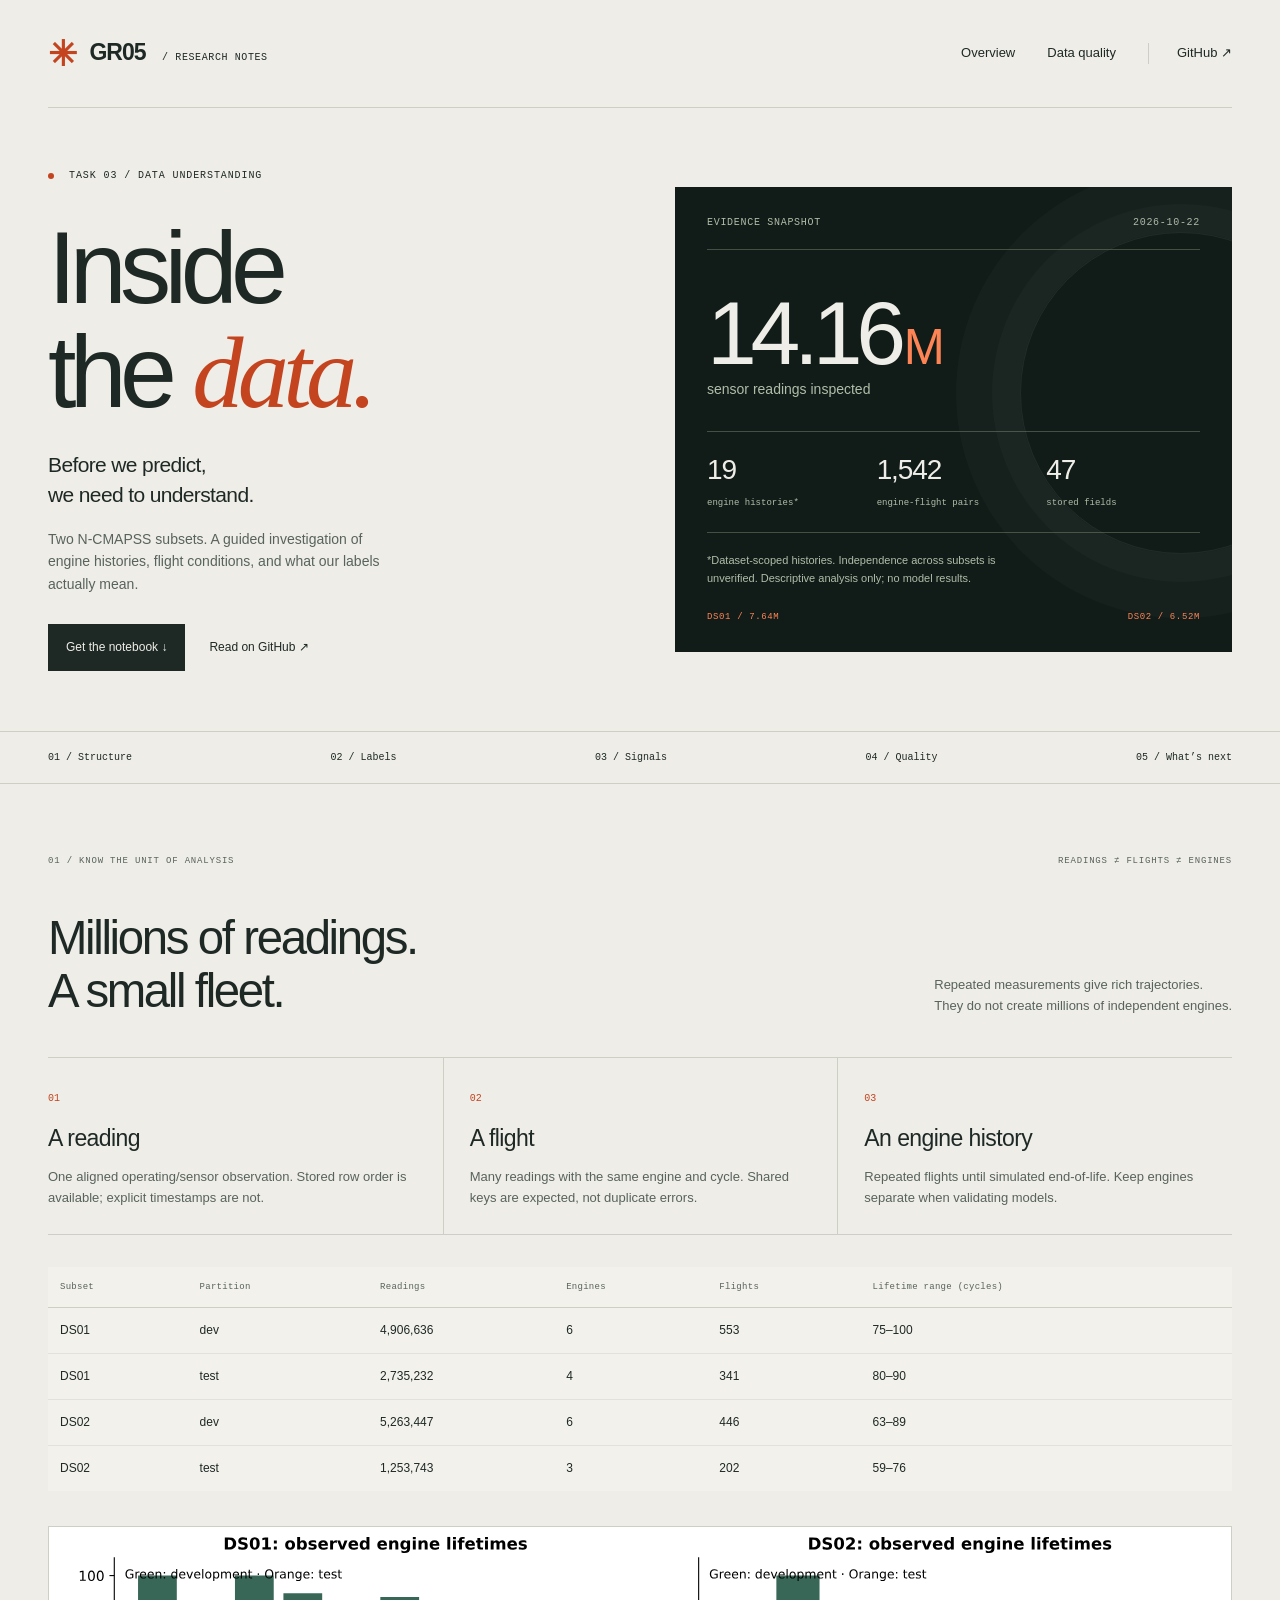
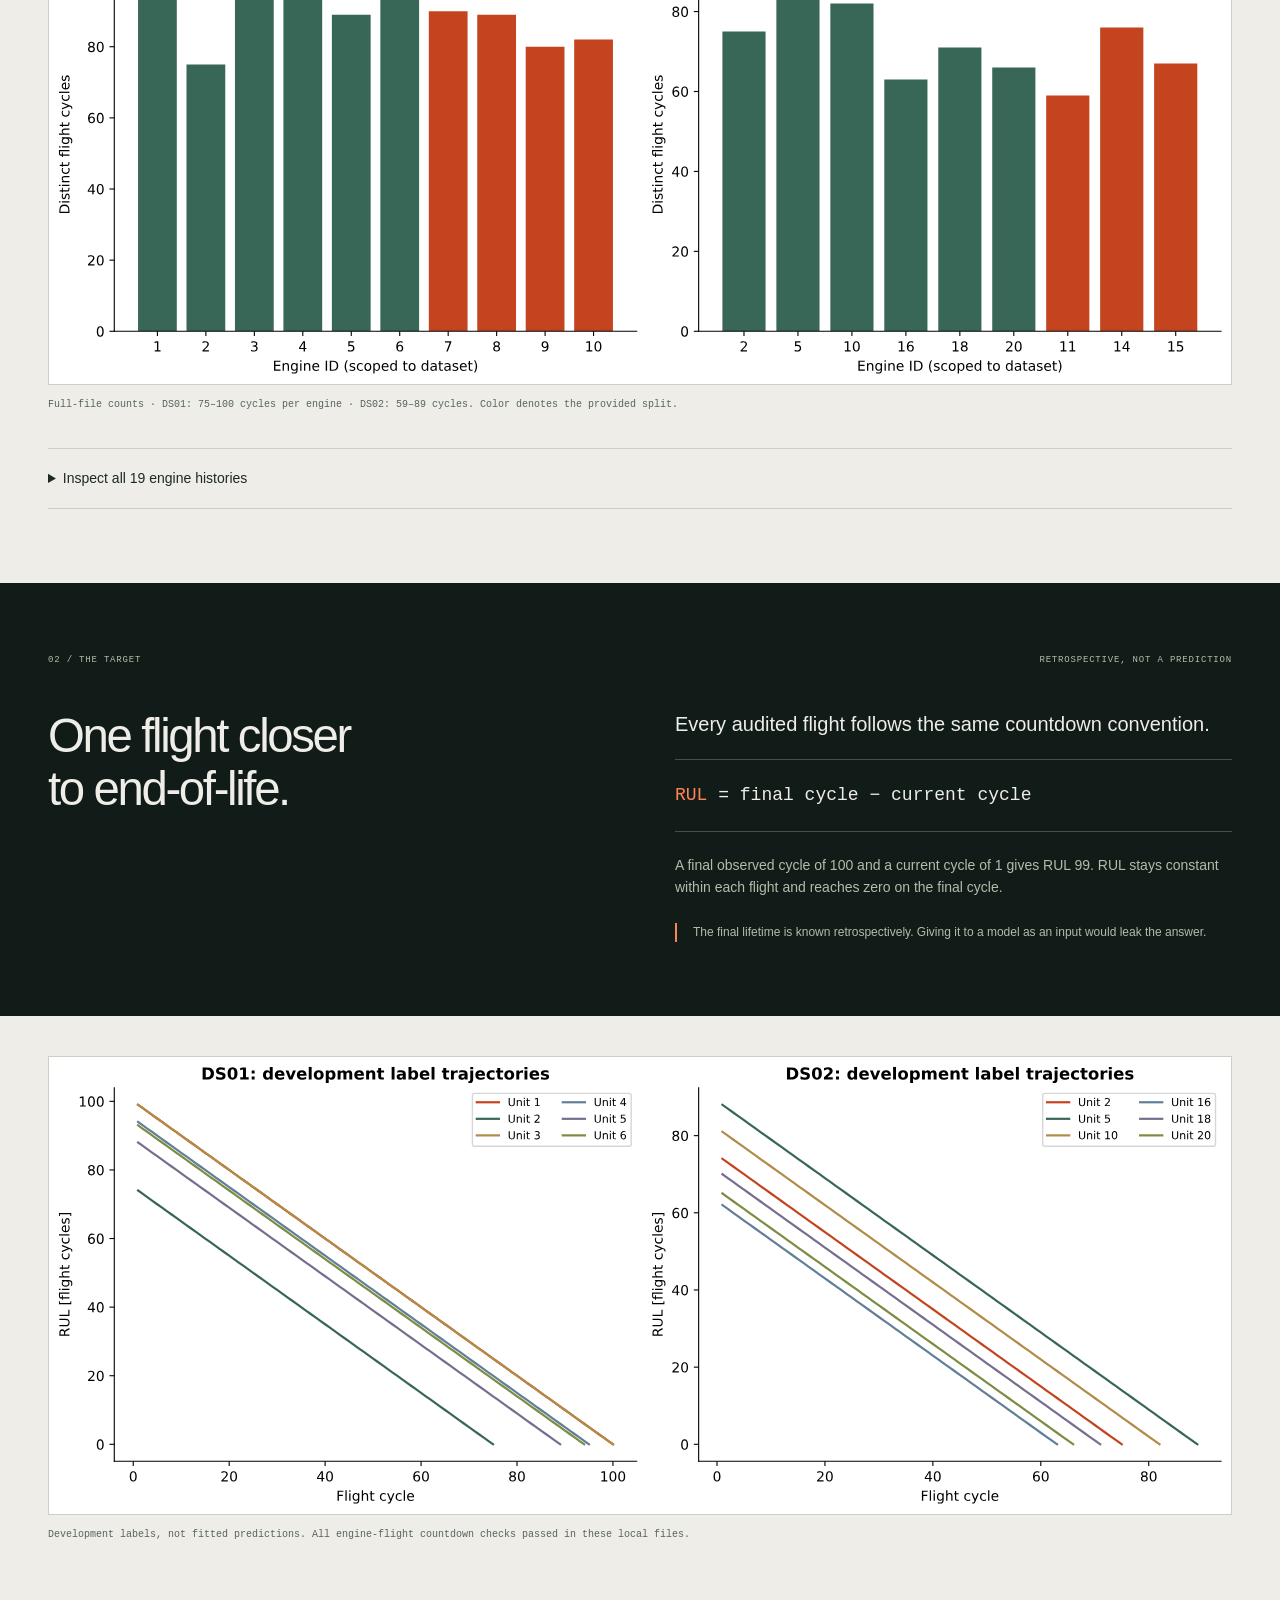
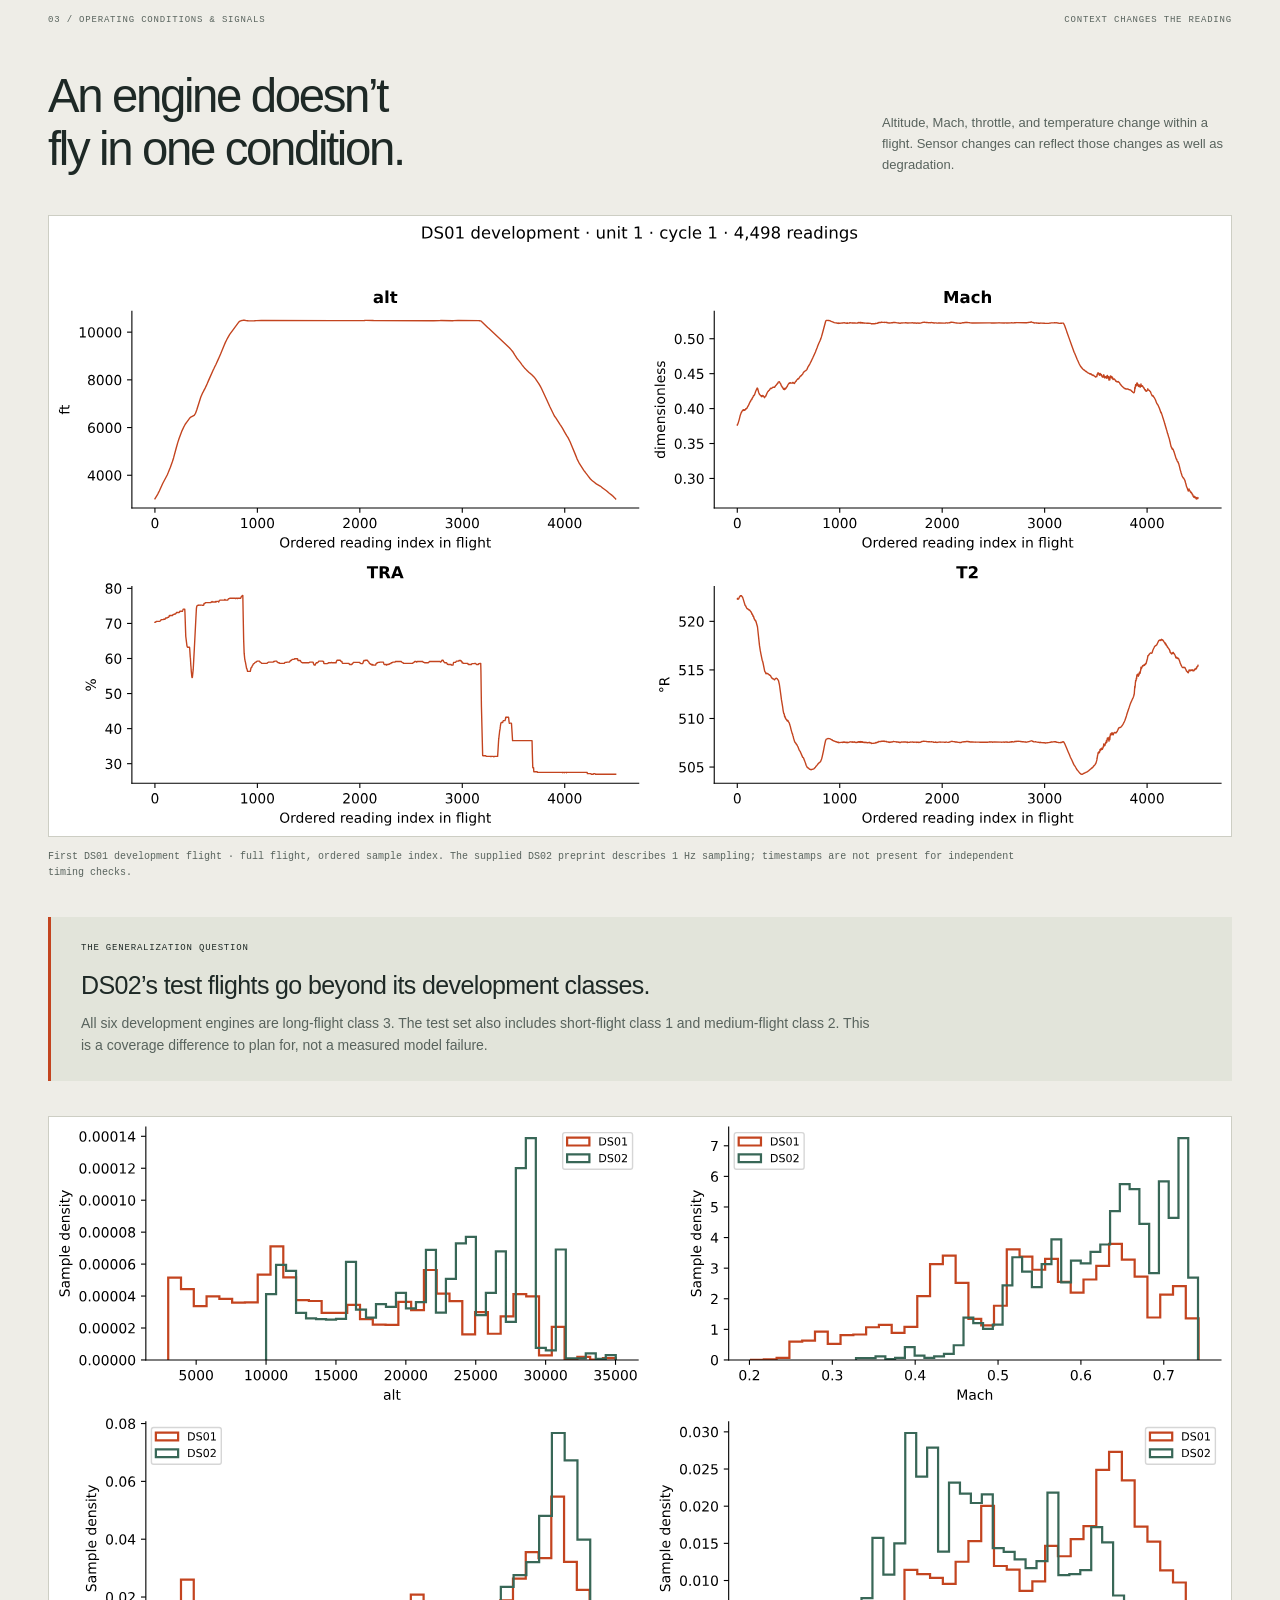
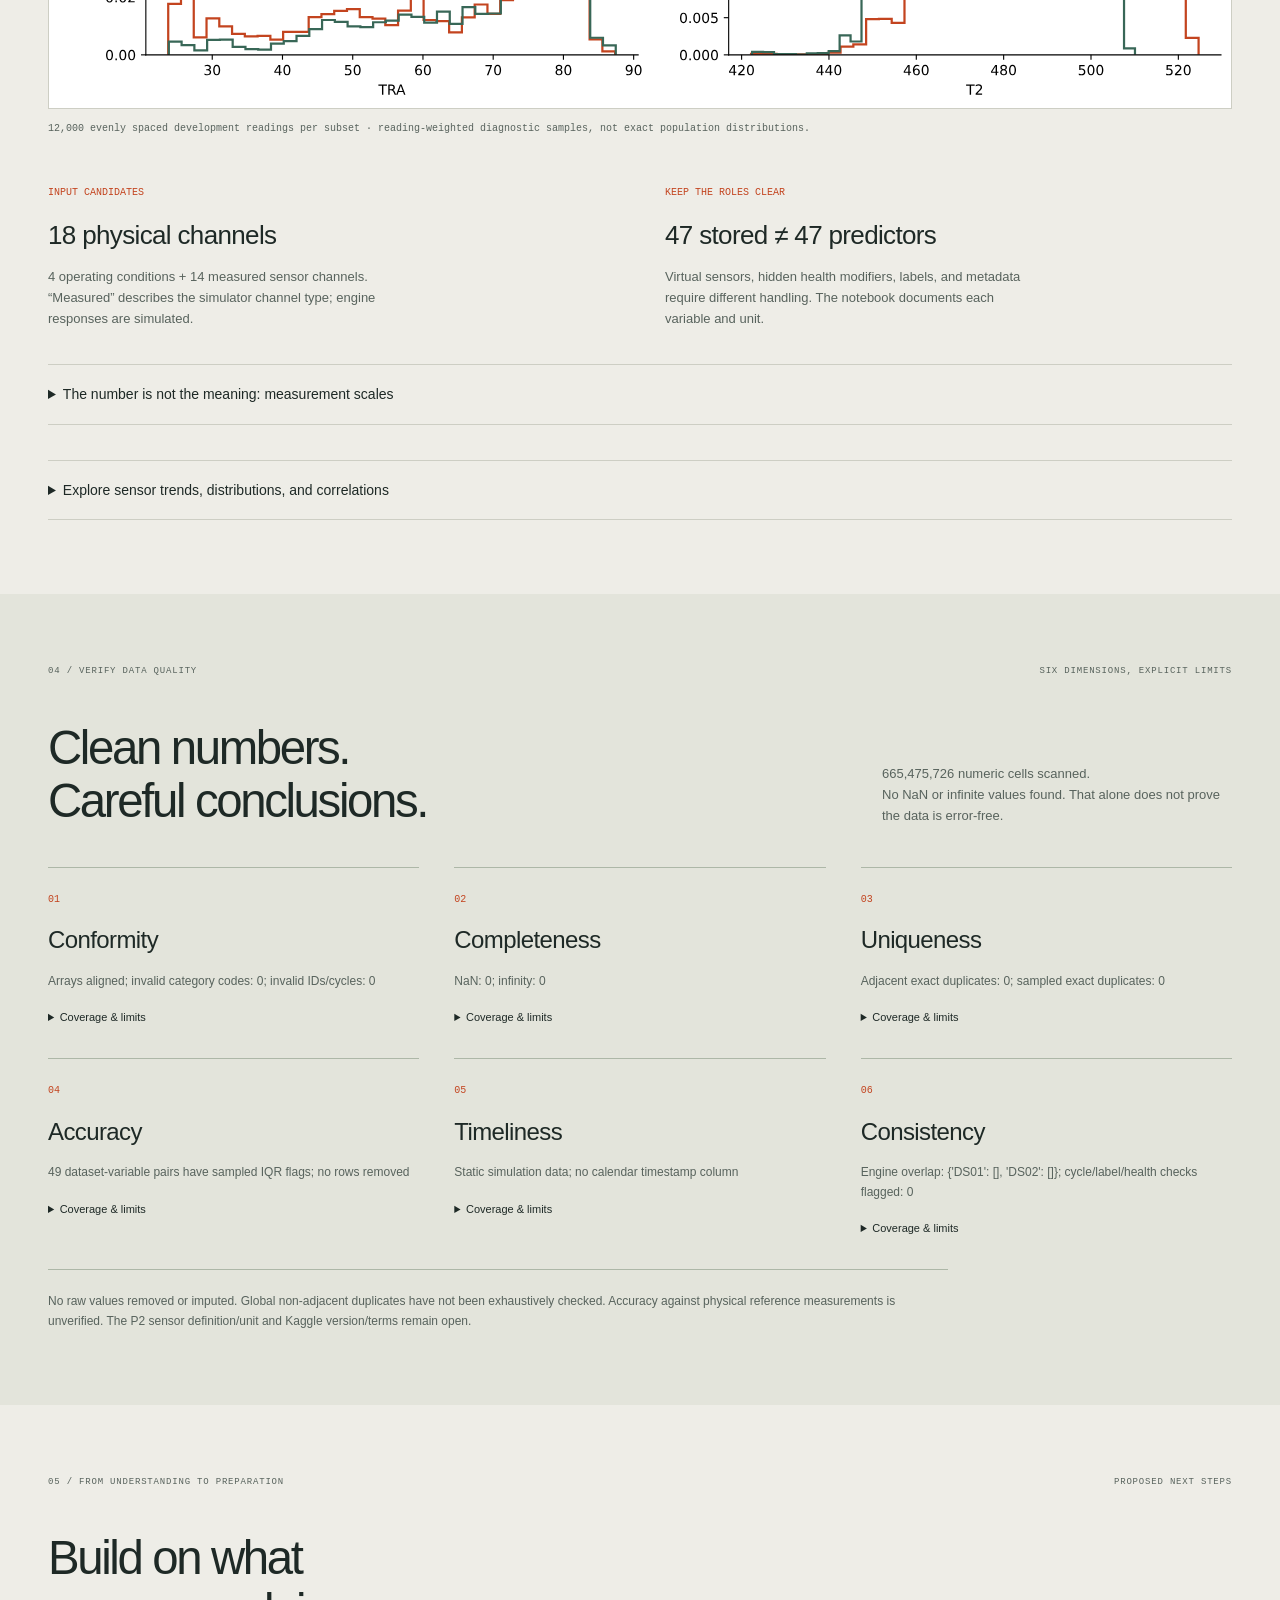
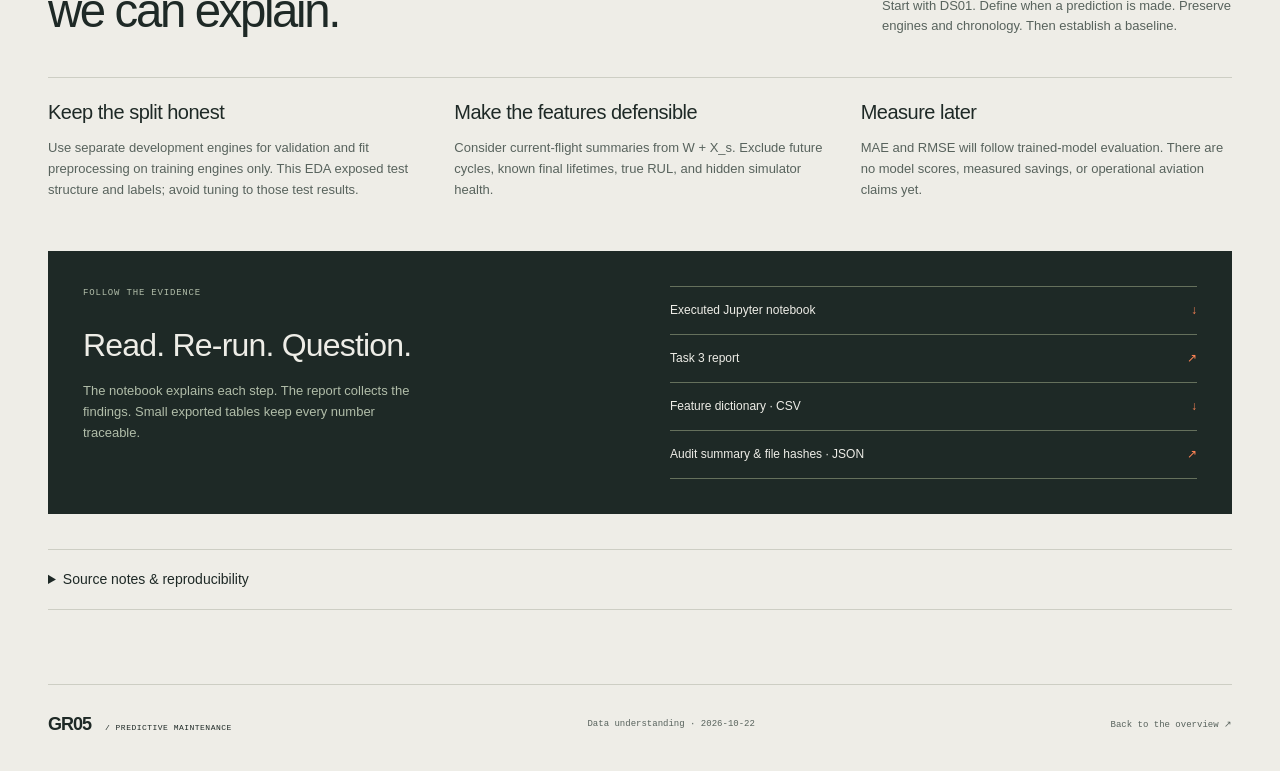
==== findings.html @ dd5f5af1 "Add Task 3 findings report and dedicated research page Generate the report and findings page from no" ====
<!doctype html>
<html lang="en">
<head>
<meta charset="utf-8"><meta name="viewport" content="width=device-width, initial-scale=1">
<meta name="description" content="GR05 Task 3: verified data understanding findings from local NASA N-CMAPSS DS01 and DS02 engine histories.">
<meta name="theme-color" content="#eeede7"><title>Inside the data — GR05</title>
<link rel="icon" href="assets/favicon.svg" type="image/svg+xml"><link rel="stylesheet" href="assets/site.css"><link rel="stylesheet" href="assets/findings.css">
<script src="assets/findings.js" defer></script>
</head>
<body>
<a class="skip-link" href="#main">Skip to content</a>
<header class="site-header wrap"><a class="wordmark" href="index.html"><span class="brand-icon" aria-hidden="true">✳</span> GR05<span class="wordmark-detail"> / RESEARCH NOTES</span></a><nav aria-label="Main navigation"><a href="index.html">Overview</a><a href="#quality">Data quality</a><a class="repo-link" href="https://github.com/Cukowski/GR05-Predictive-Maintenance">GitHub ↗</a></nav></header>
<main id="main">
<section class="findings-hero wrap" aria-labelledby="page-title"><div><p class="eyebrow"><span class="status-dot orange" aria-hidden="true"></span> TASK 03 / DATA UNDERSTANDING</p><h1 id="page-title">Inside<br>the <em>data.</em></h1><p class="hero-description">Before we predict,<br>we need to understand.</p><p class="hero-context">Two N-CMAPSS subsets. A guided investigation of engine histories, flight conditions, and what our labels actually mean.</p><div class="hero-actions"><a class="button primary" href="notebooks/01-data-understanding.ipynb" download>Get the notebook ↓</a><a class="text-link" href="https://github.com/Cukowski/GR05-Predictive-Maintenance/blob/main/notebooks/01-data-understanding.ipynb">Read on GitHub ↗</a></div></div>
<aside class="evidence-panel" aria-label="Analysis scope"><div class="evidence-label">EVIDENCE SNAPSHOT <span>2026-10-22</span></div><span class="big-count">14.16<small>M</small></span><p>sensor readings inspected</p><div class="evidence-facts"><div><strong>19</strong><span>engine histories*</span></div><div><strong>1,542</strong><span>engine-flight pairs</span></div><div><strong>47</strong><span>stored fields</span></div></div><p class="evidence-footnote">*Dataset-scoped histories. Independence across subsets is unverified. Descriptive analysis only; no model results.</p><span class="evidence-line">DS01 / 7.64M <span>DS02 / 6.52M</span></span></aside></section>
<nav class="chapter-nav" aria-label="Findings sections"><div class="wrap"><a href="#structure">01 / Structure</a><a href="#labels">02 / Labels</a><a href="#signals">03 / Signals</a><a href="#quality">04 / Quality</a><a href="#next">05 / What’s next</a></div></nav>
<section id="structure" class="section wrap"><div class="section-label"><span>01 / KNOW THE UNIT OF ANALYSIS</span><span>READINGS ≠ FLIGHTS ≠ ENGINES</span></div><div class="section-heading"><h2>Millions of readings.<br>A small fleet.</h2><p>Repeated measurements give rich trajectories.<br>They do not create millions of independent engines.</p></div><div class="concept-flow"><article><span>01</span><h3>A reading</h3><p>One aligned operating/sensor observation. Stored row order is available; explicit timestamps are not.</p></article><article><span>02</span><h3>A flight</h3><p>Many readings with the same engine and cycle. Shared keys are expected, not duplicate errors.</p></article><article><span>03</span><h3>An engine history</h3><p>Repeated flights until simulated end-of-life. Keep engines separate when validating models.</p></article></div>
<div class="table-scroll"><table><thead><tr><th scope="col">Subset</th><th scope="col">Partition</th><th scope="col">Readings</th><th scope="col">Engines</th><th scope="col">Flights</th><th scope="col">Lifetime range (cycles)</th></tr></thead><tbody><tr><td>DS01</td><td>dev</td><td>4,906,636</td><td>6</td><td>553</td><td>75–100</td></tr><tr><td>DS01</td><td>test</td><td>2,735,232</td><td>4</td><td>341</td><td>80–90</td></tr><tr><td>DS02</td><td>dev</td><td>5,263,447</td><td>6</td><td>446</td><td>63–89</td></tr><tr><td>DS02</td><td>test</td><td>1,253,743</td><td>3</td><td>202</td><td>59–76</td></tr></tbody></table></div>
<figure class="research-figure"><img src="reports/figures/engine_lifetimes.svg" alt="Bar charts of complete observed lifetimes for DS01 and DS02 engines, distinguished by development and test partition." width="1200" height="470" loading="lazy"><figcaption>Full-file counts · DS01: 75–100 cycles per engine · DS02: 59–89 cycles. Color denotes the provided split.</figcaption></figure>
<details class="data-details"><summary>Inspect all 19 engine histories</summary><div class="subset-filters" hidden><span>SHOW SUBSET</span><button type="button" data-subset="all" aria-pressed="true">Both</button><button type="button" data-subset="DS01" aria-pressed="false">DS01</button><button type="button" data-subset="DS02" aria-pressed="false">DS02</button></div><div id="engine-table"><div class="table-scroll"><table><thead><tr><th scope="col">Subset</th><th scope="col">Split</th><th scope="col">Unit</th><th scope="col">Flight class</th><th scope="col">Readings</th><th scope="col">Flights</th><th scope="col">RUL range</th></tr></thead><tbody><tr><td>DS01</td><td>dev</td><td>1</td><td>1</td><td>433,325</td><td>100</td><td>0–99</td></tr><tr><td>DS01</td><td>dev</td><td>2</td><td>3</td><td>1,049,088</td><td>75</td><td>0–74</td></tr><tr><td>DS01</td><td>dev</td><td>3</td><td>2</td><td>893,054</td><td>100</td><td>0–99</td></tr><tr><td>DS01</td><td>dev</td><td>4</td><td>1</td><td>414,172</td><td>95</td><td>0–94</td></tr><tr><td>DS01</td><td>dev</td><td>5</td><td>3</td><td>1,280,147</td><td>89</td><td>0–88</td></tr><tr><td>DS01</td><td>dev</td><td>6</td><td>2</td><td>836,850</td><td>94</td><td>0–93</td></tr><tr><td>DS01</td><td>test</td><td>7</td><td>1</td><td>392,585</td><td>90</td><td>0–89</td></tr><tr><td>DS01</td><td>test</td><td>8</td><td>2</td><td>800,294</td><td>89</td><td>0–88</td></tr><tr><td>DS01</td><td>test</td><td>9</td><td>1</td><td>351,683</td><td>80</td><td>0–79</td></tr><tr><td>DS01</td><td>test</td><td>10</td><td>3</td><td>1,190,670</td><td>82</td><td>0–81</td></tr><tr><td>DS02</td><td>dev</td><td>2</td><td>3</td><td>853,142</td><td>75</td><td>0–74</td></tr><tr><td>DS02</td><td>dev</td><td>5</td><td>3</td><td>1,033,420</td><td>89</td><td>0–88</td></tr><tr><td>DS02</td><td>dev</td><td>10</td><td>3</td><td>952,711</td><td>82</td><td>0–81</td></tr><tr><td>DS02</td><td>dev</td><td>16</td><td>3</td><td>765,295</td><td>63</td><td>0–62</td></tr><tr><td>DS02</td><td>dev</td><td>18</td><td>3</td><td>890,719</td><td>71</td><td>0–70</td></tr><tr><td>DS02</td><td>dev</td><td>20</td><td>3</td><td>768,160</td><td>66</td><td>0–65</td></tr><tr><td>DS02</td><td>test</td><td>11</td><td>3</td><td>663,495</td><td>59</td><td>0–58</td></tr><tr><td>DS02</td><td>test</td><td>14</td><td>1</td><td>156,778</td><td>76</td><td>0–75</td></tr><tr><td>DS02</td><td>test</td><td>15</td><td>2</td><td>433,470</td><td>67</td><td>0–66</td></tr></tbody></table></div></div><p class="table-note">Shared unit numbers across subsets do not establish identity or independence. Filter controls affect this table only.</p></details>
</section>
<section id="labels" class="dark-section"><div class="section wrap"><div class="section-label"><span>02 / THE TARGET</span><span>RETROSPECTIVE, NOT A PREDICTION</span></div><div class="project-grid"><h2>One flight closer<br>to end-of-life.</h2><div><p class="lead">Every audited flight follows the same countdown convention.</p><div class="formula"><span>RUL</span> = <span>final cycle</span> − <span>current cycle</span></div><p class="dark-copy">A final observed cycle of 100 and a current cycle of 1 gives RUL 99. RUL stays constant within each flight and reaches zero on the final cycle.</p><p class="dark-note">The final lifetime is known retrospectively. Giving it to a model as an input would leak the answer.</p></div></div></div></section>
<section class="wrap chart-section"><figure class="research-figure"><img src="reports/figures/rul_trajectories.svg" alt="Development-engine RUL label trajectories decline by one per flight cycle and terminate at zero." width="1200" height="470" loading="lazy"><figcaption>Development labels, not fitted predictions. All engine-flight countdown checks passed in these local files.</figcaption></figure></section>
<section id="signals" class="section wrap"><div class="section-label"><span>03 / OPERATING CONDITIONS & SIGNALS</span><span>CONTEXT CHANGES THE READING</span></div><div class="section-heading"><h2>An engine doesn’t<br>fly in one condition.</h2><p>Altitude, Mach, throttle, and temperature change within a flight. Sensor changes can reflect those changes as well as degradation.</p></div><figure class="research-figure"><img src="reports/figures/single_flight.svg" alt="Four measured operating-condition profiles across the first DS01 development flight: altitude, Mach, throttle, and inlet temperature." width="1200" height="600" loading="lazy"><figcaption>First DS01 development flight · full flight, ordered sample index. The supplied DS02 preprint describes 1 Hz sampling; timestamps are not present for independent timing checks.</figcaption></figure>
<aside class="insight"><span class="eyebrow">THE GENERALIZATION QUESTION</span><h3>DS02’s test flights go beyond its development classes.</h3><p>All six development engines are long-flight class 3. The test set also includes short-flight class 1 and medium-flight class 2. This is a coverage difference to plan for, not a measured model failure.</p></aside>
<figure class="research-figure"><img src="reports/figures/operating_distributions.svg" alt="Sampled development operating-condition distributions for DS01 and DS02." width="1200" height="600" loading="lazy"><figcaption>12,000 evenly spaced development readings per subset · reading-weighted diagnostic samples, not exact population distributions.</figcaption></figure>
<div class="block-grid"><article><span>INPUT CANDIDATES</span><h3>18 physical channels</h3><p>4 operating conditions + 14 measured sensor channels. “Measured” describes the simulator channel type; engine responses are simulated.</p></article><article><span>KEEP THE ROLES CLEAR</span><h3>47 stored ≠ 47 predictors</h3><p>Virtual sensors, hidden health modifiers, labels, and metadata require different handling. The notebook documents each variable and unit.</p></article></div>
<details class="data-details"><summary>The number is not the meaning: measurement scales</summary><p class="table-note">Following the lecturer’s Dataset Scales slides 3–4 and feature-table notebook. Storage dtype and statistical meaning are separate. Discrete/continuous is also separate from measurement scale.</p><div class="table-scroll"><table><thead><tr><th scope="col">Variable</th><th scope="col">Meaningful scale</th><th scope="col">Why</th></tr></thead><tbody><tr><td>unit</td><td>Nominal</td><td>An ID, even when stored as float64</td></tr><tr><td>Fc</td><td>Ordinal</td><td>Short &lt; medium &lt; long; unequal category gaps</td></tr><tr><td>hs</td><td>Nominal</td><td>Healthy/degraded labels, not a physical quantity</td></tr><tr><td>cycle</td><td>Interval index · discrete</td><td>Differences count flights; index origin is chosen</td></tr><tr><td>RUL</td><td>Ratio · discrete</td><td>Count of remaining cycles; meaningful zero</td></tr><tr><td>T2 / T24 / T48</td><td>Ratio · continuous</td><td>Absolute temperature in Rankine</td></tr><tr><td>alt</td><td>Interval · continuous</td><td>Altitude relative to a datum</td></tr><tr><td>P2 / stall margins</td><td>Unconfirmed</td><td>Source definition or zero-point convention needs checking</td></tr></tbody></table></div><p class="table-note">Throttle and simulator-modifier interval classifications are working interpretations. The full <a href="reports/results/feature_description_table.csv">lecturer-style feature table</a> labels exact counts/ranges and sampled unique counts.</p></details>
<details class="data-details"><summary>Explore sensor trends, distributions, and correlations</summary><figure class="research-figure"><img src="reports/figures/sensor_cycle_trends.svg" alt="DS01 development sensor means over cycles standardized within each engine." width="1300" height="430" loading="lazy"><figcaption>Whole-flight means standardized within each complete development engine for display. Uses future history; not an operational preprocessing method.</figcaption></figure><figure class="research-figure"><img src="reports/figures/sensor_distributions.svg" alt="Box plots of Wf fuel flow and T48 temperature in development diagnostic samples." width="1200" height="450" loading="lazy"><figcaption>Sampled distributions. Tukey-fence outliers are flags to investigate, not proven errors.</figcaption></figure><figure class="research-figure correlation-figure"><img src="reports/figures/development_correlation.svg" alt="Pearson correlation heatmap of DS01 development-sample operating conditions, sensor channels, and RUL." width="1000" height="800" loading="lazy"><figcaption>Pearson correlation on DS01 development sample. Operating regimes and temporal dependence confound interpretation; no causal or predictive claim.</figcaption></figure></details>
</section>
<section id="quality" class="quality-section"><div class="section wrap"><div class="section-label"><span>04 / VERIFY DATA QUALITY</span><span>SIX DIMENSIONS, EXPLICIT LIMITS</span></div><div class="section-heading"><h2>Clean numbers.<br>Careful conclusions.</h2><p>665,475,726 numeric cells scanned.<br>No NaN or infinite values found. That alone does not prove the data is error-free.</p></div><div class="quality-grid"><article><span class="quality-index">01</span><h3>Conformity</h3><p>Arrays aligned; invalid category codes: 0; invalid IDs/cycles: 0</p><details><summary>Coverage & limits</summary><p><strong>Scope:</strong> Full metadata + all auxiliary codes</p><p>P2 definition/unit requires source confirmation; file metadata does not prove physical units.</p></details></article><article><span class="quality-index">02</span><h3>Completeness</h3><p>NaN: 0; infinity: 0</p><details><summary>Coverage & limits</summary><p><strong>Scope:</strong> Every numeric cell in both files</p><p>Sentinel values and gaps in physical time are not established by NaN checks.</p></details></article><article><span class="quality-index">03</span><h3>Uniqueness</h3><p>Adjacent exact duplicates: 0; sampled exact duplicates: 0</p><details><summary>Coverage & limits</summary><p><strong>Scope:</strong> All adjacent rows + 12,000 evenly spaced rows per partition</p><p>All non-adjacent duplicates were not exhaustively checked; repeated flight keys are valid.</p></details></article><article><span class="quality-index">04</span><h3>Accuracy</h3><p>49 dataset-variable pairs have sampled IQR flags; no rows removed</p><details><summary>Coverage & limits</summary><p><strong>Scope:</strong> Full ranges + development-sample IQR screens</p><p>Extreme values are not proven errors; no independent physical ground truth.</p></details></article><article><span class="quality-index">05</span><h3>Timeliness</h3><p>Static simulation data; no calendar timestamp column</p><details><summary>Coverage & limits</summary><p><strong>Scope:</strong> Provided sources and metadata</p><p>Download version/terms remain to be recorded; current operational relevance is unvalidated.</p></details></article><article><span class="quality-index">06</span><h3>Consistency</h3><p>Engine overlap: {&#x27;DS01&#x27;: [], &#x27;DS02&#x27;: []}; cycle/label/health checks flagged: 0</p><details><summary>Coverage & limits</summary><p><strong>Scope:</strong> All engine-flight aggregates + full auxiliary scan</p><p>Both partitions were inspected for understanding; keep test data out of later tuning.</p></details></article></div><p class="quality-footnote">No raw values removed or imputed. Global non-adjacent duplicates have not been exhaustively checked. Accuracy against physical reference measurements is unverified. The P2 sensor definition/unit and Kaggle version/terms remain open.</p></div></section>
<section id="next" class="section wrap"><div class="section-label"><span>05 / FROM UNDERSTANDING TO PREPARATION</span><span>PROPOSED NEXT STEPS</span></div><div class="section-heading"><h2>Build on what<br>we can explain.</h2><p>Start with DS01. Define when a prediction is made. Preserve engines and chronology. Then establish a baseline.</p></div><div class="next-grid"><article><h3>Keep the split honest</h3><p>Use separate development engines for validation and fit preprocessing on training engines only. This EDA exposed test structure and labels; avoid tuning to those test results.</p></article><article><h3>Make the features defensible</h3><p>Consider current-flight summaries from W + X_s. Exclude future cycles, known final lifetimes, true RUL, and hidden simulator health.</p></article><article><h3>Measure later</h3><p>MAE and RMSE will follow trained-model evaluation. There are no model scores, measured savings, or operational aviation claims yet.</p></article></div>
<div class="evidence-downloads"><div><p class="eyebrow">FOLLOW THE EVIDENCE</p><h3>Read. Re-run. Question.</h3><p>The notebook explains each step. The report collects the findings. Small exported tables keep every number traceable.</p></div><div class="download-links"><a href="notebooks/01-data-understanding.ipynb" download>Executed Jupyter notebook <span>↓</span></a><a href="docs/05-data-understanding.md">Task 3 report <span>↗</span></a><a href="reports/results/feature_dictionary.csv" download>Feature dictionary · CSV <span>↓</span></a><a href="reports/results/task3_summary.json">Audit summary & file hashes · JSON <span>↗</span></a></div></div>
<details class="data-details"><summary>Source notes & reproducibility</summary><p>Source files: N-CMAPSS_DS01-005.h5 and N-CMAPSS_DS02-006.h5. Analysis date: 2026-10-22. Read-only chunks of 100,000 rows; sample size 12,000 per partition.</p><p>Reference: accompanying seven-page April 2020 preprint (DS02-focused), Tables 1–4 and pp. 3–5; example notebook credited to Manuel Arias; wider collection: <a href="https://doi.org/10.3390/data6010005">Arias Chao et al. (2021)</a>. Real flight profiles drive simulated degradation and sensor responses.</p><p>Task scope follows the supplied task PDF, p. 1. The scales follow the supplied Dataset Scales PPTX (slides 3–4) and feature-description example notebook. The six quality dimensions follow the lecturer excerpt provided by the team. Source version/redistribution rights remain unverified. <a href="docs/ai-use-log.md">AI assistance disclosure</a>.</p><p>Run the notebook, then <code>python scripts/build_task3_report.py</code>. Generated values come from <code>reports/results/task3_summary.json</code> and the exported tables, not live engine telemetry.</p></details>
</section>
</main><footer class="wrap site-footer"><a class="wordmark" href="index.html">GR05 <span class="wordmark-detail">/ PREDICTIVE MAINTENANCE</span></a><p>Data understanding · 2026-10-22</p><a href="index.html">Back to the overview ↗</a></footer>
</body></html>
---- assets/site.css ----
:root{--paper:#eeede7;--ink:#1e2926;--muted:#58635d;--line:#cdcec4;--accent:#c3441f;--orange:#ff8455;--dark:#111c19;--mono:ui-monospace,SFMono-Regular,Consolas,monospace;--sans:"Helvetica Neue",Helvetica,Arial,sans-serif}
*{box-sizing:border-box}html{scroll-behavior:smooth;scroll-padding-top:25px}body{margin:0;background:var(--paper);color:var(--ink);font:16px/1.6 var(--sans);-webkit-font-smoothing:antialiased}a{color:inherit;text-decoration:none}a:hover{text-decoration:underline;text-underline-offset:5px}button{font:inherit}button,a{-webkit-tap-highlight-color:transparent}a:focus-visible,button:focus-visible{outline:3px solid var(--accent);outline-offset:6px}.wrap{width:min(1280px,calc(100% - 96px));margin-inline:auto}.skip-link{position:fixed;top:-100px;left:16px;background:var(--paper);padding:12px;z-index:10}.skip-link:focus{top:16px}.site-header{display:flex;justify-content:space-between;align-items:center;gap:24px;min-height:108px;border-bottom:1px solid var(--line)}.wordmark{font-size:23px;font-weight:800;letter-spacing:-1px;white-space:nowrap}.brand-icon{color:var(--accent);font-size:35px;vertical-align:middle;margin-right:8px}.wordmark-detail{font:10px var(--mono);letter-spacing:.06em;margin-left:10px}.site-header nav{display:flex;align-items:center;gap:32px;font-size:13px}.repo-link{border-left:1px solid var(--line);padding-left:28px}.repo-link span{margin-left:14px}.hero{display:grid;grid-template-columns:1fr 1fr;gap:52px;align-items:center;padding-top:58px;padding-bottom:65px}.eyebrow,.section-label,.panel-top,.panel-bottom,.hero-footnote,.spec-grid dt,.step-state,.pending-label,.side-label,.engine-axis{font-family:var(--mono);font-size:10px;letter-spacing:.09em}.eyebrow{display:flex;align-items:center;gap:10px;margin:0 0 32px}.status-dot{display:inline-block;flex-shrink:0;width:6px;height:6px;background:#5e8170;border-radius:50%}.status-dot.orange{background:var(--accent);margin-right:5px}h1,h2,h3,p{margin-top:0}h1{font-size:clamp(56px,6.5vw,94px);font-weight:500;line-height:1.02;letter-spacing:-.065em;margin-bottom:24px}h1 em{font-family:Georgia,"Times New Roman",serif;font-weight:400;color:var(--accent);letter-spacing:-.055em}.hero-description{font-size:21px;line-height:1.45;letter-spacing:-.03em;margin-bottom:17px}.hero-context{max-width:360px;font-size:14px;color:var(--muted);margin-bottom:29px}.hero-actions{display:flex;align-items:center;gap:24px;font-size:12px}.button{display:inline-flex;align-items:center;justify-content:space-between;gap:22px;padding:14px 18px}.primary{background:var(--ink);color:var(--paper)}.primary:hover{background:var(--accent);text-decoration:none}.text-link{font-size:12px;display:inline-flex;gap:18px;align-items:center}.hero-footnote{color:var(--muted);line-height:1.7;margin:40px 0 0;font-size:9px}.engine-panel{margin:0;position:relative;background:var(--dark);color:#c6cebd;align-self:stretch;display:flex;flex-direction:column;min-width:0;overflow:hidden;background-image:linear-gradient(#24332b55 1px,transparent 1px),linear-gradient(90deg,#24332b55 1px,transparent 1px);background-size:42px 42px}.panel-top,.panel-bottom{display:flex;align-items:center;justify-content:space-between;gap:12px;position:relative;z-index:1;padding:20px 22px;font-size:9px}.panel-top{border-bottom:1px solid #354036}.panel-top>span:first-child{display:flex;align-items:center;gap:8px}.panel-top .status-dot{background:#b6c49d}.panel-bottom{margin-top:auto;border-top:1px solid #354036;min-height:62px;letter-spacing:.03em;color:#a9b6a8}.engine-stage{position:relative;display:grid;place-items:center;flex:1;padding:22px 28px;min-height:350px}.engine{display:block;width:100%;max-width:510px;filter:drop-shadow(0 18px 14px #0009)}.rotor{transform-origin:300px 300px;animation:rotate 26s linear infinite;animation-play-state:paused}.motion-ready .rotor{animation-play-state:running}.motion-paused .rotor{animation-play-state:paused}.motion-toggle{border:0;background:transparent;color:#e2e7d7;padding:5px 0;font:9px var(--mono);cursor:pointer;white-space:nowrap}.motion-toggle:hover{color:var(--orange)}.motion-toggle span{padding-left:6px}.side-label{position:absolute;left:12px;top:50%;writing-mode:vertical-rl;transform:translateY(-50%) rotate(180deg);font-size:8px;color:#9bab9c}.engine-axis{position:absolute;right:14px;bottom:14px;color:#a8b4a3;font-size:8px}.crosshair{position:absolute;left:50%;width:1px;height:18px;background:#748570}.crosshair-top{top:0}.crosshair-bottom{bottom:0}.spec-strip{border-top:1px solid var(--line);border-bottom:1px solid var(--line)}.spec-grid{display:grid;grid-template-columns:repeat(4,1fr);margin-top:0;margin-bottom:0;padding-block:27px}.spec-grid>div{padding-left:24px;border-left:1px solid var(--line)}.spec-grid>div:first-child{padding-left:0;border:0}.spec-grid dt{font-size:9px;color:var(--muted);margin-bottom:7px}.spec-grid dd{margin:0;font-size:13px}.section{padding-top:70px;padding-bottom:74px}.section-label{display:flex;justify-content:space-between;color:var(--muted);font-size:9px;margin-bottom:42px}.project-grid{display:grid;grid-template-columns:1fr 1fr;gap:70px}h2{font-size:clamp(32px,3.7vw,50px);font-weight:500;letter-spacing:-.05em;line-height:1.12;margin-bottom:0}.project-copy{max-width:540px;color:var(--muted);font-size:14px}.project-copy .lead{color:var(--ink);font-size:21px;line-height:1.5;letter-spacing:-.025em}.source-note{border-left:2px solid var(--accent);padding-left:16px;margin-block:24px;font-size:12px}.project-copy .text-link{color:var(--ink)}.progress-section{background:#e3e4db}.section-heading{display:flex;justify-content:space-between;gap:40px;align-items:flex-end;margin-bottom:40px}.section-heading>p{font-size:13px;color:var(--muted);max-width:350px;margin-bottom:0}.flight-plan{list-style:none;padding:0;margin:0;display:grid;grid-template-columns:repeat(4,1fr);gap:26px}.flight-plan li{border-top:2px solid #b8beb3;padding-top:20px;display:flex;flex-direction:column}.flight-plan .complete{border-color:#547360}.flight-plan .current{border-color:var(--accent)}.step-state{font-size:9px;color:var(--muted)}.complete .step-state{color:#3b614b}.current .step-state{color:var(--accent)}h3{font-size:18px;letter-spacing:-.025em;font-weight:500;margin:18px 0 10px}.flight-plan p{font-size:13px;color:var(--muted);margin-bottom:15px;max-width:245px}.flight-plan a{font-size:11px;align-self:flex-start;margin-top:auto}.flight-plan a span{margin-left:16px}.findings-grid{display:grid;grid-template-columns:repeat(3,1fr);border-block:1px solid var(--line)}.findings-grid article{padding:28px 30px 30px;border-left:1px solid var(--line);display:flex;flex-direction:column}.findings-grid article:first-child{border-left:0;padding-left:0}.finding-number{font-family:Georgia,serif;font-size:32px;color:var(--accent);font-style:italic}.findings-grid h3{font-size:21px;margin-top:20px}.findings-grid p{color:var(--muted);font-size:13px;max-width:310px;margin-bottom:28px}.pending-label{font-size:9px;color:var(--muted);margin-top:auto;display:flex;align-items:center;gap:8px}.pending-label:before{content:"";width:5px;height:5px;border:1px solid var(--muted);border-radius:50%}.team-section{border-top:1px solid var(--line);padding-block:54px 68px;display:grid;grid-template-columns:1fr 1fr;gap:70px}.team-section .eyebrow{color:var(--muted);font-size:9px;margin-bottom:20px}.team-section h2{font-size:36px}.team-copy{font-size:12px;color:var(--muted)}.team-names{font-size:20px;color:var(--ink);line-height:1.5;letter-spacing:-.03em}.team-copy .text-link{margin-top:6px;color:var(--ink)}.site-footer{border-top:1px solid var(--line);display:flex;justify-content:space-between;align-items:center;gap:20px;padding-block:25px 32px}.site-footer .wordmark{font-size:18px}.site-footer .wordmark-detail{font-size:8px}.site-footer p,.site-footer>a:last-child{margin:0;font:9px var(--mono);color:var(--muted)}@keyframes rotate{to{transform:rotate(360deg)}}
@media(min-width:1440px){.hero{gap:80px}.hero-context{max-width:400px}.hero{padding-block:70px}.engine-stage{padding:25px 40px}}
@media(max-width:1050px){.wrap{width:calc(100% - 56px)}.hero{gap:30px}.wordmark-detail{display:none}.hero-actions{gap:14px;flex-wrap:wrap}.engine-stage{min-height:300px;padding-inline:20px}.panel-top,.panel-bottom{padding-inline:14px}.panel-bottom{flex-wrap:wrap}.spec-grid{grid-template-columns:1fr 1fr;gap:22px}.spec-grid>div:nth-child(3){border:0;padding-left:0}.section-heading{align-items:flex-start}.flight-plan{grid-template-columns:1fr 1fr;row-gap:30px}.project-grid,.team-section{gap:35px}.site-header nav{gap:22px}}
@media(max-width:650px){.wrap{width:calc(100% - 36px)}.site-header{min-height:80px;gap:12px}.wordmark{font-size:20px}.brand-icon{font-size:27px;margin-right:3px}.site-header nav{gap:14px;font-size:11px}.repo-link{padding-left:0;border:0}.repo-link span{margin-left:2px}.hero{grid-template-columns:1fr;padding-block:34px 36px;gap:32px}.eyebrow{font-size:9px;margin-bottom:24px}h1{font-size:66px}.hero-description{font-size:20px}.hero-context{max-width:100%}.hero-footnote{margin-top:25px}.engine-stage{min-height:0;padding:18px 28px}.engine{max-width:390px}.panel-bottom{flex-wrap:nowrap;font-size:8px}.motion-toggle{font-size:8px}.spec-grid{gap:20px 10px;padding-block:24px}.spec-grid>div{padding-left:12px}.spec-grid dd{font-size:11px}.spec-grid dt{font-size:8px}.section{padding-block:43px}.section-label{font-size:8px;margin-bottom:28px;gap:20px}.section-label>span:last-child{text-align:right}.project-grid,.team-section{grid-template-columns:1fr;gap:24px}.project-copy .lead{font-size:19px}.section-heading{flex-direction:column;gap:20px;margin-bottom:30px}.section-heading>p{max-width:100%}h2{font-size:36px}.flight-plan{gap:24px 18px}.flight-plan h3{font-size:17px}.flight-plan p{font-size:12px}.step-state{font-size:8px}.findings-grid{grid-template-columns:1fr}.findings-grid article,.findings-grid article:first-child{border-left:0;border-top:1px solid var(--line);padding:22px 0}.findings-grid article:first-child{border-top:0}.findings-grid h3{margin-top:9px}.findings-grid p{max-width:100%;margin-bottom:15px}.finding-number{font-size:27px}.team-section{padding-block:40px}.site-footer{flex-wrap:wrap;gap:15px}.site-footer p{order:3;flex-basis:100%}}
@media(prefers-reduced-motion:reduce){html{scroll-behavior:auto}.rotor,.motion-ready .rotor{animation:none}}
---- assets/findings.css ----
/* Research notes extend the landing page's type, palette and spacing. */
.findings-hero{display:grid;grid-template-columns:1fr 1fr;gap:70px;padding-block:60px}.findings-hero h1{font-size:clamp(70px,8vw,112px)}.evidence-panel{align-self:center;background:var(--dark);color:var(--paper);padding:30px 32px;position:relative;overflow:hidden}.evidence-panel:after{content:"";position:absolute;width:320px;height:320px;border:1px solid #89958022;border-radius:50%;right:-110px;top:45px;pointer-events:none;box-shadow:0 0 0 28px #8995800b,0 0 0 64px #8995800b}.evidence-label,.evidence-line{font:10px var(--mono);letter-spacing:.07em;display:flex;justify-content:space-between;gap:10px}.evidence-label{color:#b1bda9;border-bottom:1px solid #435043;padding-bottom:21px}.big-count{font-size:clamp(70px,7vw,105px);line-height:1;letter-spacing:-.07em;display:block;margin-top:39px;font-weight:500}.big-count small{color:var(--orange);font-size:.55em;margin-left:4px}.evidence-panel>p{font-size:14px;color:#b1bda9}.evidence-facts{display:grid;grid-template-columns:repeat(3,1fr);border-block:1px solid #435043;padding-block:20px;gap:16px;margin-top:30px}.evidence-facts strong{display:block;font-size:28px;font-weight:400;line-height:1.25;letter-spacing:-.04em}.evidence-facts span{font:9px var(--mono);color:#b1bda9}.evidence-panel .evidence-footnote{font-size:11px;line-height:1.6;margin-top:19px;max-width:340px}.evidence-line{margin-top:25px;color:var(--orange);font-size:9px}.chapter-nav{border-block:1px solid var(--line)}.chapter-nav>div{display:flex;justify-content:space-between;gap:16px;padding-block:20px;flex-wrap:wrap}.chapter-nav a{font:10px var(--mono)}.concept-flow{display:grid;grid-template-columns:repeat(3,1fr);border-block:1px solid var(--line);margin:32px 0}.concept-flow article{padding:25px 26px;border-left:1px solid var(--line)}.concept-flow article:first-child{border-left:0;padding-left:0}.concept-flow article>span,.block-grid article>span{font:10px var(--mono);color:var(--accent)}.concept-flow h3{margin-top:12px;font-size:23px}.concept-flow p,.block-grid p,.next-grid p{font-size:13px;color:var(--muted);max-width:370px;margin:0}.table-scroll{overflow-x:auto;max-width:100%;background:#f8f8f255}table{border-collapse:collapse;width:100%;text-align:left;font-size:12px;font-variant-numeric:tabular-nums}th{font:9px var(--mono);letter-spacing:.03em;color:var(--muted);padding:15px 12px;border-bottom:1px solid var(--line);white-space:nowrap}td{padding:13px 12px;border-bottom:1px solid #cdcec470;white-space:nowrap}tbody tr:last-child td{border-bottom:0}tbody tr:hover{background:#dce2d14d}.research-figure{margin:35px 0 0}.research-figure img{display:block;width:100%;height:auto;background:#fff;border:1px solid var(--line)}figcaption{font:10px/1.6 var(--mono);color:var(--muted);margin-top:12px;max-width:1000px}.data-details{border-block:1px solid var(--line);margin-top:35px;padding:18px 0}.data-details>summary{cursor:pointer;font-size:14px;padding-right:20px}.data-details[open]>summary{margin-bottom:23px}.data-details .table-note,.data-details>p{font-size:12px;line-height:1.7;color:var(--muted)}.data-details>p:last-child{margin-bottom:0}.subset-filters{align-items:center;gap:10px;margin-bottom:20px;flex-wrap:wrap}.subset-filters:not([hidden]){display:flex}.subset-filters>span{font:9px var(--mono);color:var(--muted);margin-right:10px}.subset-filters button{border:1px solid var(--line);padding:6px 15px;background:transparent;color:var(--ink);font:11px var(--mono);cursor:pointer}.subset-filters button[aria-pressed=true]{background:var(--ink);color:var(--paper);border-color:var(--ink)}.dark-section{background:var(--dark);color:var(--paper)}.dark-section .section-label{color:#b1bda9}.dark-section .lead{font-size:20px;line-height:1.5}.dark-copy{color:#b1bda9;font-size:14px}.dark-note{border-left:2px solid var(--orange);padding-left:16px;font-size:12px;color:#b1bda9;margin:24px 0 0}.formula{border-block:1px solid #435043;font:18px/1.7 var(--mono);padding-block:20px;margin-bottom:22px}.formula span:first-child{color:var(--orange)}.chart-section{padding-top:5px}.insight{border-left:3px solid var(--accent);padding:24px 30px;background:#e2e4da;margin-top:36px}.insight .eyebrow{font-size:9px;margin-bottom:14px}.insight h3{font-size:25px;margin:0 0 10px;line-height:1.3}.insight p{font-size:14px;color:var(--muted);max-width:800px;margin:0}.block-grid{display:grid;grid-template-columns:1fr 1fr;gap:50px;margin-top:40px}.block-grid h3{font-size:26px;margin-top:13px}.correlation-figure{max-width:900px;margin-inline:auto}.quality-section{background:#e3e4db}.quality-grid{display:grid;grid-template-columns:repeat(3,1fr);gap:32px 35px}.quality-grid article{border-top:1px solid #adb7a7;padding-top:16px}.quality-index{font:10px var(--mono);color:var(--accent)}.quality-grid h3{font-size:24px;margin:12px 0}.quality-grid p{font-size:12px;color:var(--muted);overflow-wrap:anywhere}.quality-grid details{margin-top:18px;font-size:11px}.quality-grid summary{cursor:pointer;text-underline-offset:4px}.quality-grid details p{font-size:11px;margin-top:14px}.quality-footnote{border-top:1px solid #adb7a7;padding-top:22px;margin:32px 0 0;font-size:12px;color:var(--muted);max-width:900px}.next-grid{display:grid;grid-template-columns:repeat(3,1fr);gap:35px;border-top:1px solid var(--line)}.next-grid h3{font-size:20px}.evidence-downloads{background:var(--ink);color:var(--paper);padding:35px;display:grid;grid-template-columns:1fr 1fr;gap:60px;margin-top:50px}.evidence-downloads .eyebrow{color:#b1bda9;font-size:9px;margin-bottom:20px}.evidence-downloads h3{font-size:32px;margin-top:0}.evidence-downloads p{font-size:13px;color:#b1bda9;margin:0;max-width:350px}.download-links{display:flex;flex-direction:column;justify-content:center}.download-links a{font-size:12px;padding:14px 0;border-bottom:1px solid #65705c;display:flex;justify-content:space-between;gap:20px}.download-links a:first-child{border-top:1px solid #65705c}.download-links span{color:var(--orange)}
@media(max-width:1000px){.findings-hero{gap:35px}.evidence-panel{padding:24px}.evidence-facts{gap:10px}.evidence-facts span{font-size:8px}.quality-grid{grid-template-columns:1fr 1fr}.concept-flow article{padding-inline:18px}.evidence-downloads{gap:35px}}
@media(max-width:650px){.findings-hero{grid-template-columns:1fr;gap:30px;padding-block:35px}.findings-hero h1{font-size:82px}.evidence-panel{padding:24px}.big-count{font-size:85px;margin-top:25px}.evidence-facts span{font-size:9px}.chapter-nav>div{gap:14px 20px;padding-block:18px}.chapter-nav a{font-size:9px}.concept-flow{grid-template-columns:1fr}.concept-flow article,.concept-flow article:first-child{border-left:0;border-top:1px solid var(--line);padding:20px 0}.concept-flow article:first-child{border-top:0}.concept-flow p{max-width:100%}.block-grid,.next-grid,.evidence-downloads{grid-template-columns:1fr;gap:24px}.quality-grid{grid-template-columns:1fr;gap:22px}.quality-grid article{padding-top:13px}.quality-grid p{max-width:100%}.formula{font-size:14px}.research-figure{margin-top:25px}.research-figure img{min-height:0}.research-figure figcaption{font-size:9px}.insight{padding:20px}.insight h3{font-size:22px}.evidence-downloads{padding:24px}.next-grid article+article{border-top:1px solid var(--line)}.next-grid p{max-width:100%}}
@media print{.site-header nav,.chapter-nav,.subset-filters,.download-links,.skip-link{display:none!important}.wrap{width:100%}.section{padding-block:25px}.findings-hero{padding-block:25px}.data-details{break-inside:avoid}.research-figure{break-inside:avoid}body{font-size:11px}}
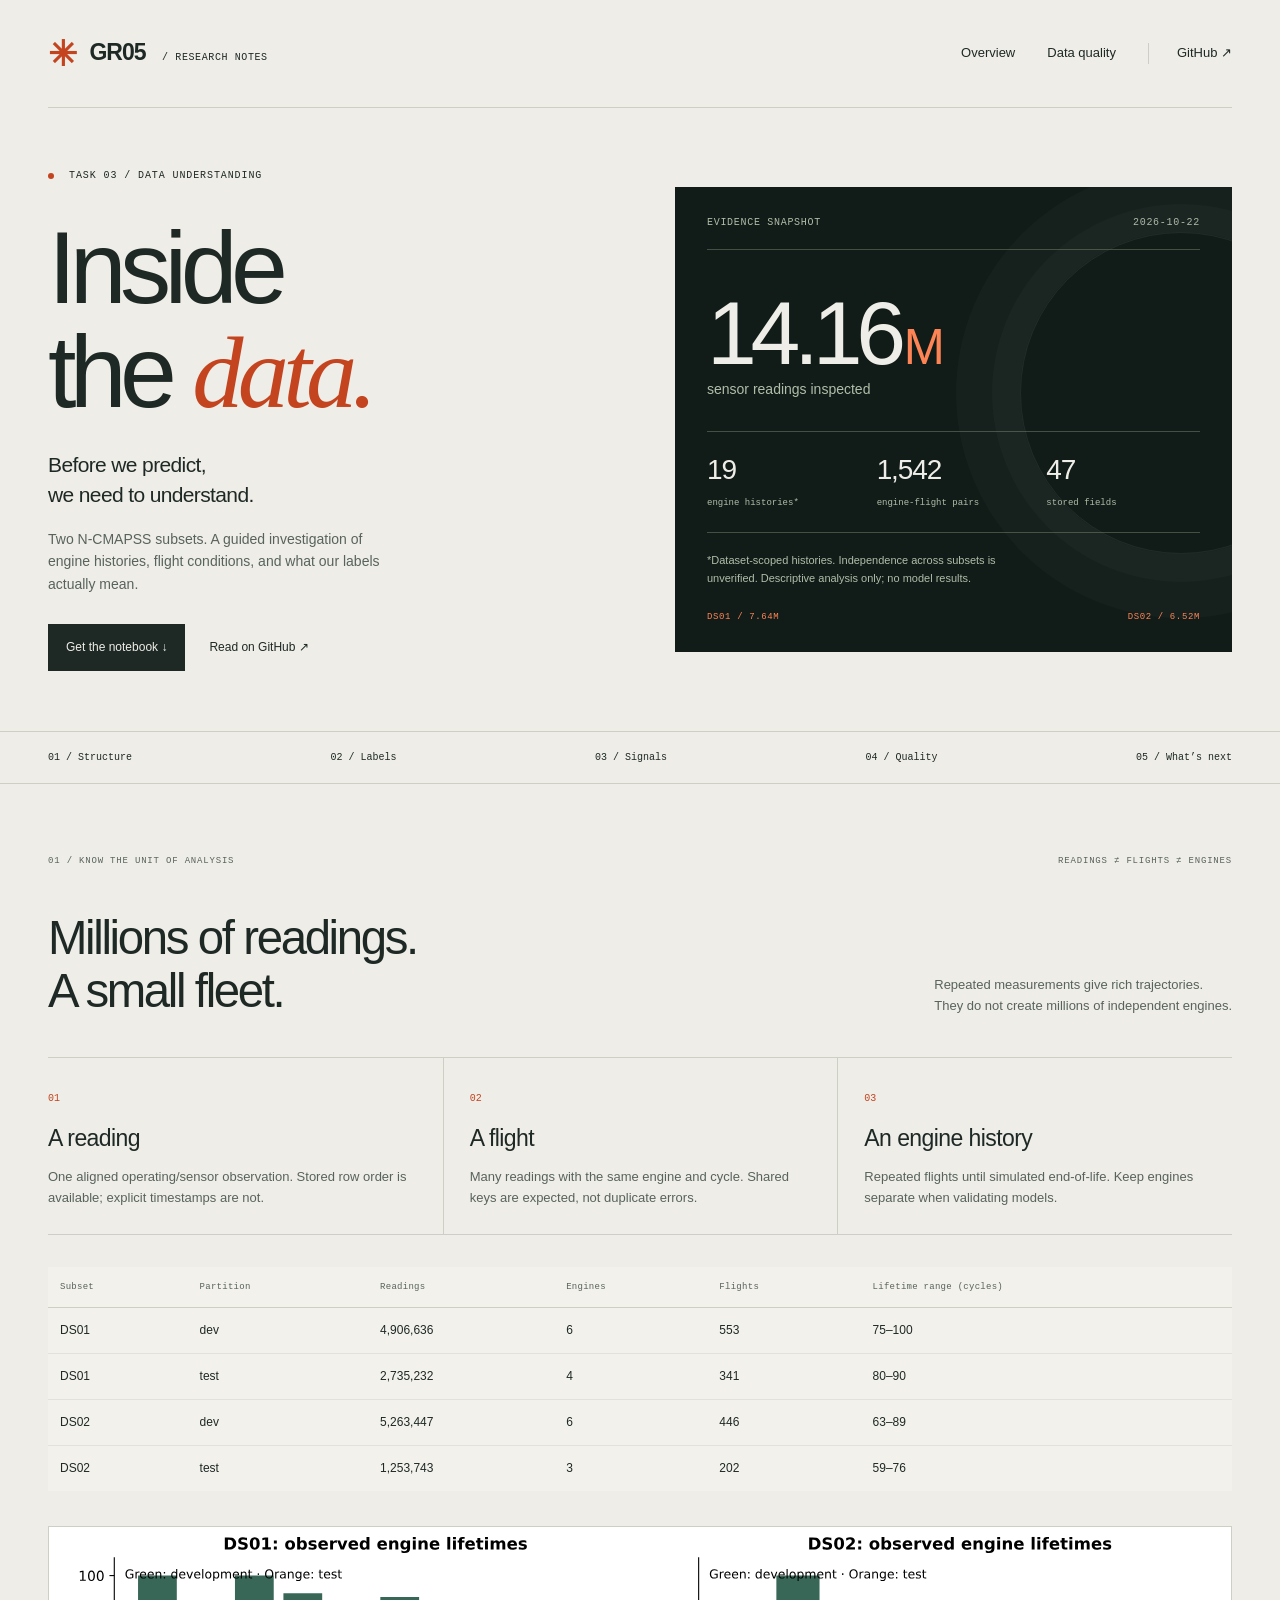
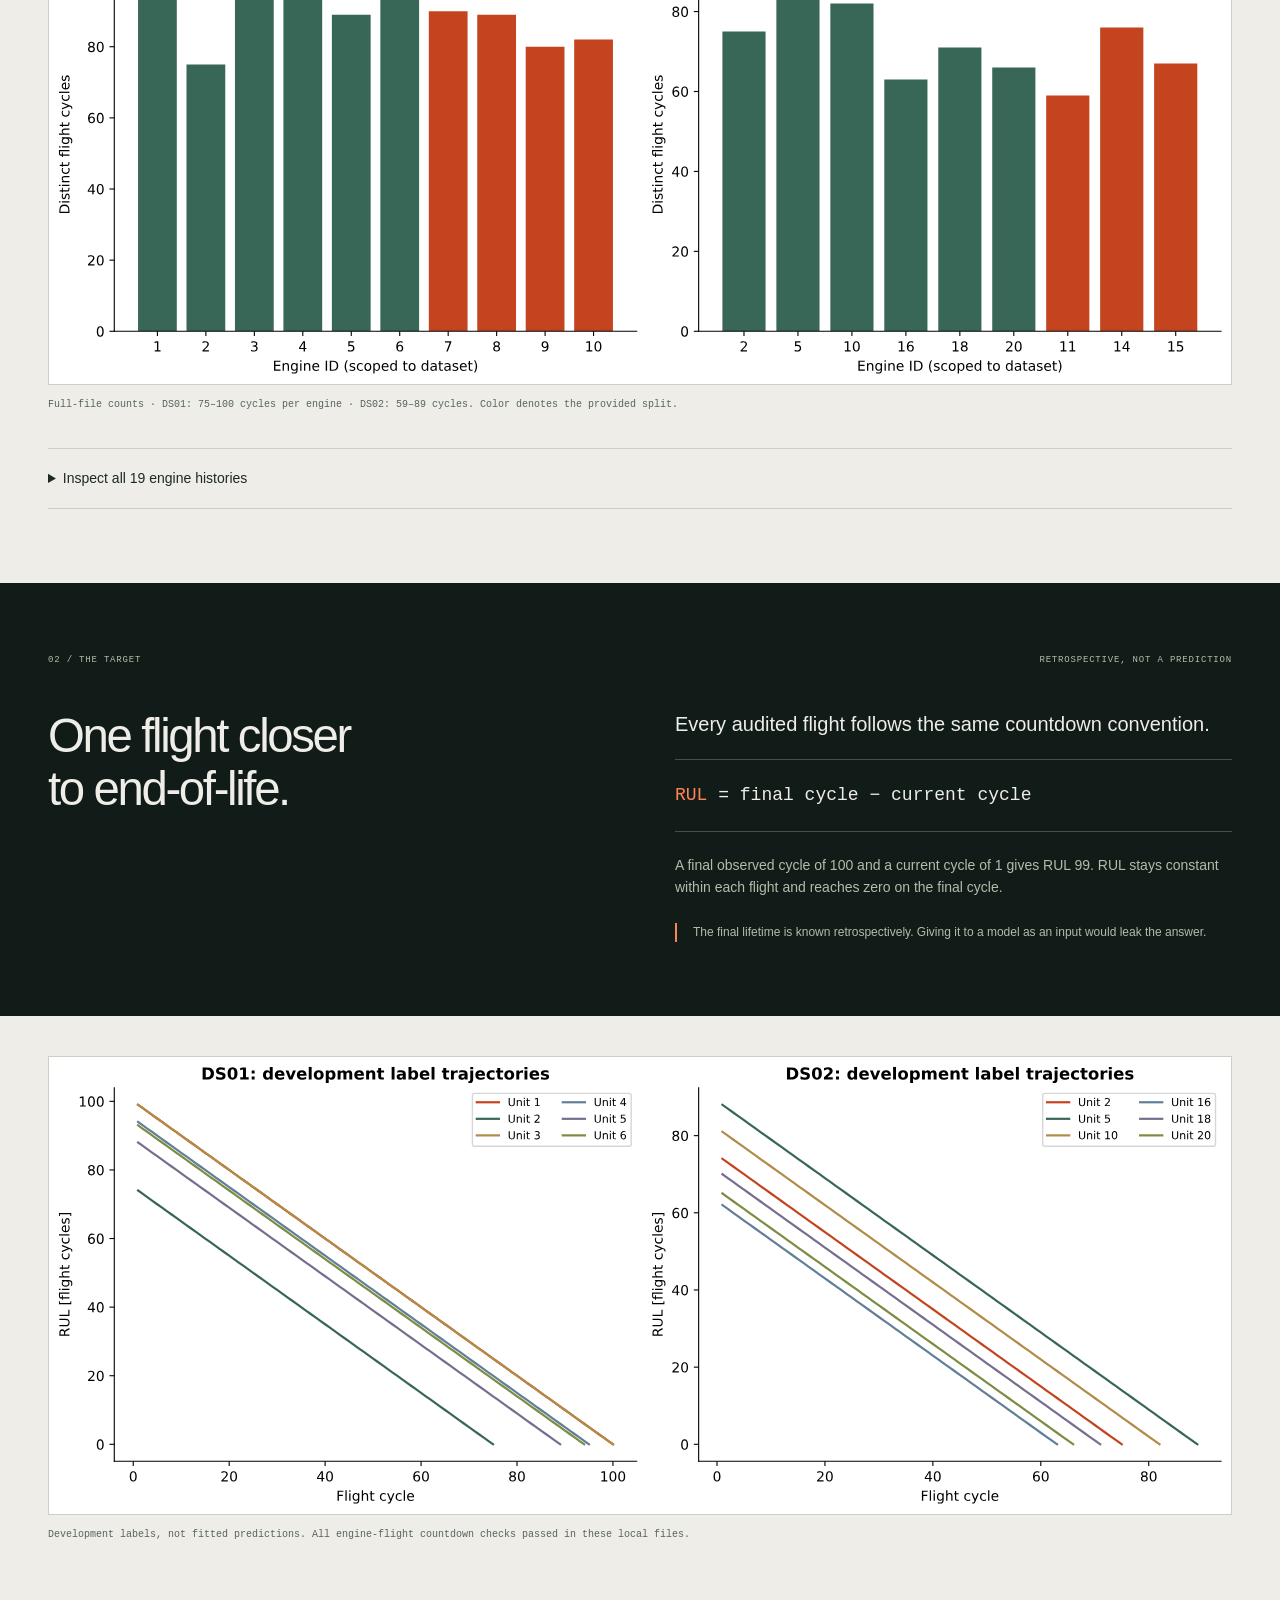
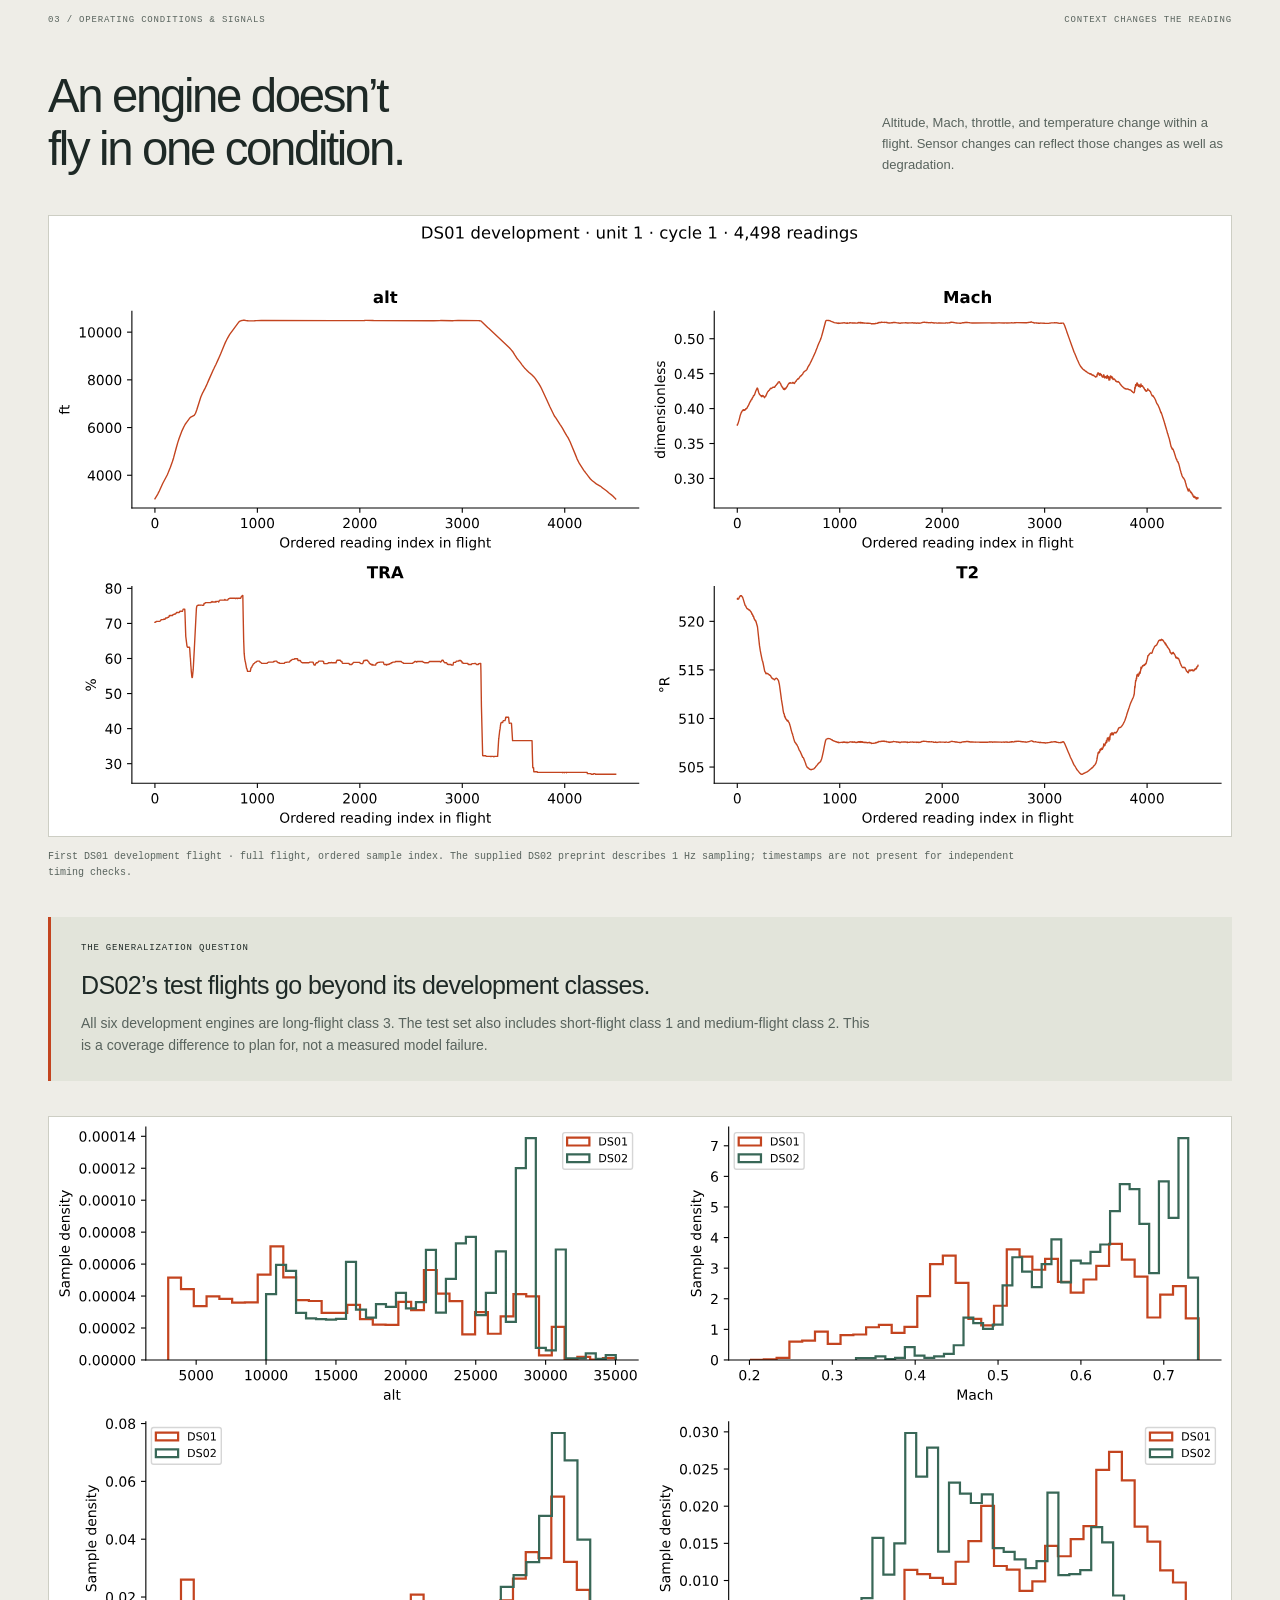
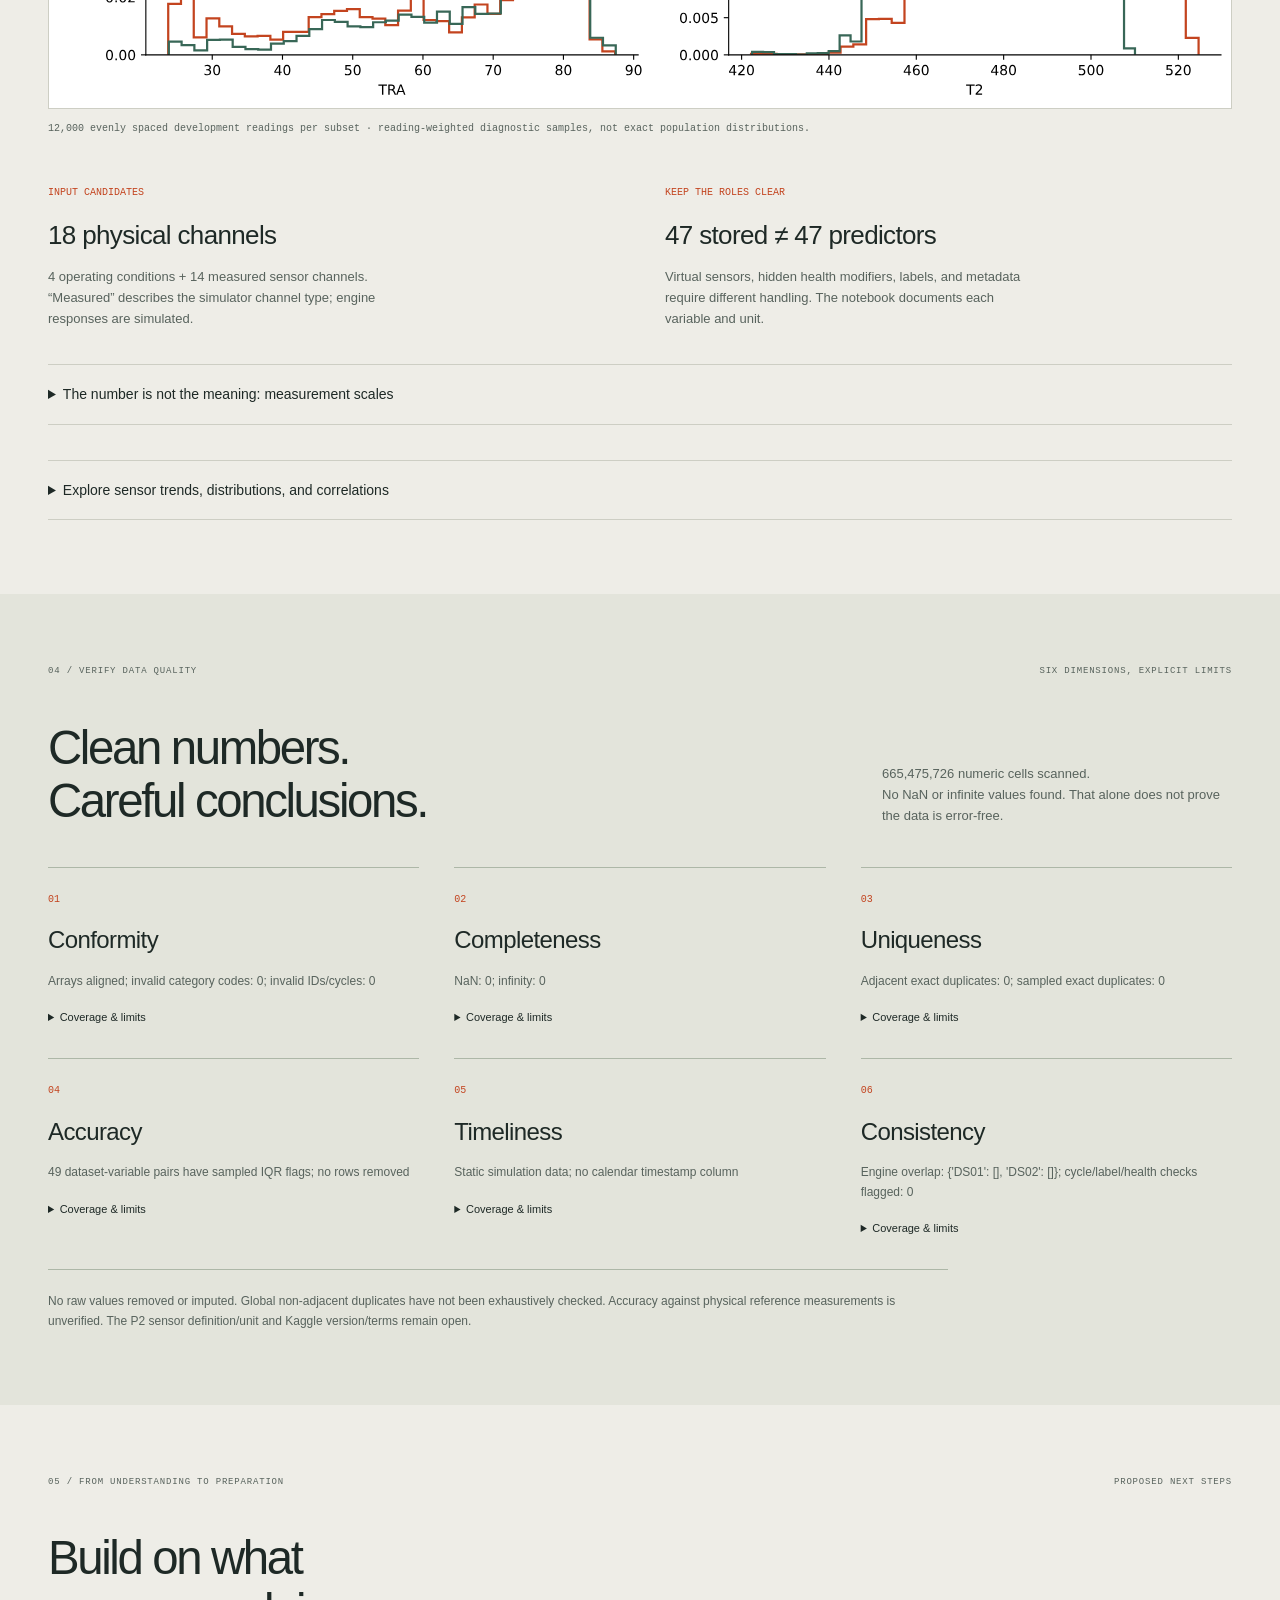
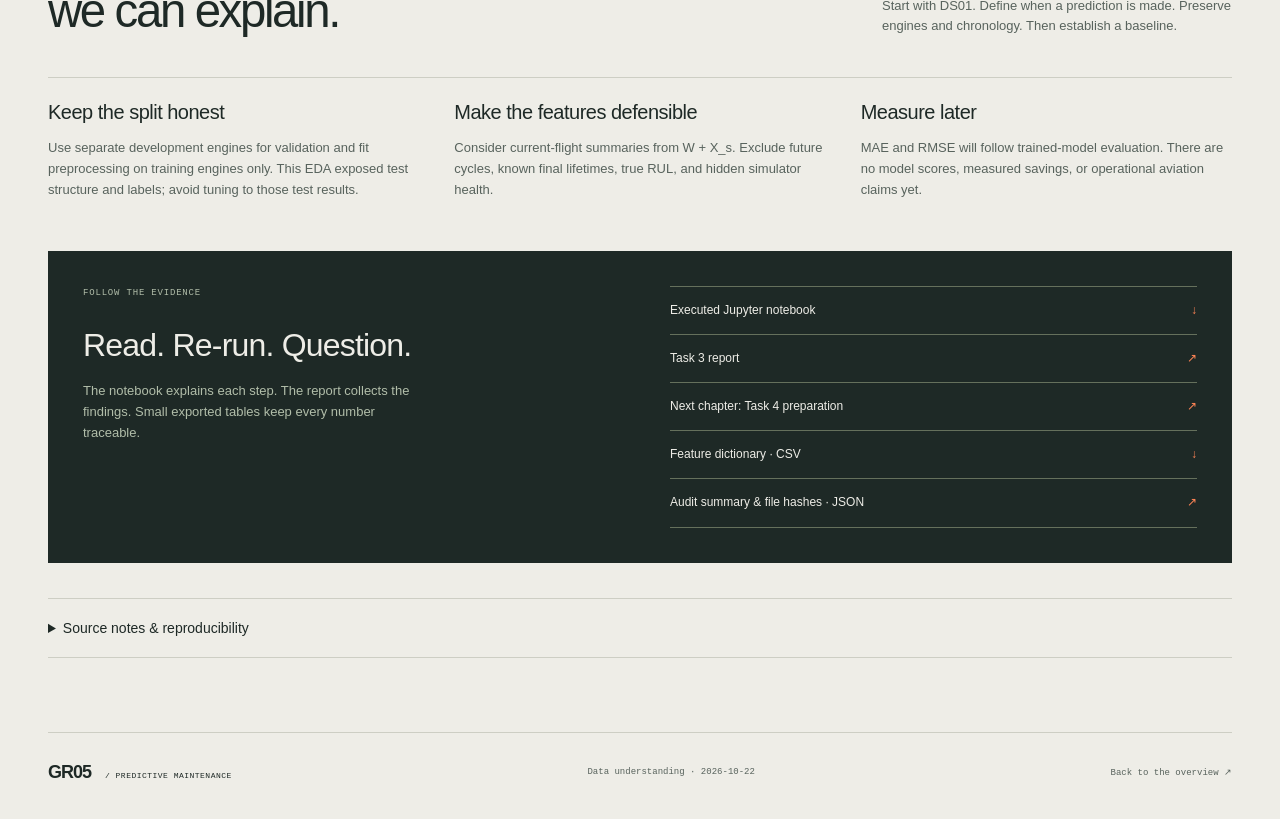
==== commit d93ffe26: "Document Task 4 results and add data preparation page Explain flight entries, feature relevance, cle" ====
--- a/findings.html
+++ b/findings.html
@@ -30,7 +30,7 @@
 </section>
 <section id="quality" class="quality-section"><div class="section wrap"><div class="section-label"><span>04 / VERIFY DATA QUALITY</span><span>SIX DIMENSIONS, EXPLICIT LIMITS</span></div><div class="section-heading"><h2>Clean numbers.<br>Careful conclusions.</h2><p>665,475,726 numeric cells scanned.<br>No NaN or infinite values found. That alone does not prove the data is error-free.</p></div><div class="quality-grid"><article><span class="quality-index">01</span><h3>Conformity</h3><p>Arrays aligned; invalid category codes: 0; invalid IDs/cycles: 0</p><details><summary>Coverage & limits</summary><p><strong>Scope:</strong> Full metadata + all auxiliary codes</p><p>P2 definition/unit requires source confirmation; file metadata does not prove physical units.</p></details></article><article><span class="quality-index">02</span><h3>Completeness</h3><p>NaN: 0; infinity: 0</p><details><summary>Coverage & limits</summary><p><strong>Scope:</strong> Every numeric cell in both files</p><p>Sentinel values and gaps in physical time are not established by NaN checks.</p></details></article><article><span class="quality-index">03</span><h3>Uniqueness</h3><p>Adjacent exact duplicates: 0; sampled exact duplicates: 0</p><details><summary>Coverage & limits</summary><p><strong>Scope:</strong> All adjacent rows + 12,000 evenly spaced rows per partition</p><p>All non-adjacent duplicates were not exhaustively checked; repeated flight keys are valid.</p></details></article><article><span class="quality-index">04</span><h3>Accuracy</h3><p>49 dataset-variable pairs have sampled IQR flags; no rows removed</p><details><summary>Coverage & limits</summary><p><strong>Scope:</strong> Full ranges + development-sample IQR screens</p><p>Extreme values are not proven errors; no independent physical ground truth.</p></details></article><article><span class="quality-index">05</span><h3>Timeliness</h3><p>Static simulation data; no calendar timestamp column</p><details><summary>Coverage & limits</summary><p><strong>Scope:</strong> Provided sources and metadata</p><p>Download version/terms remain to be recorded; current operational relevance is unvalidated.</p></details></article><article><span class="quality-index">06</span><h3>Consistency</h3><p>Engine overlap: {&#x27;DS01&#x27;: [], &#x27;DS02&#x27;: []}; cycle/label/health checks flagged: 0</p><details><summary>Coverage & limits</summary><p><strong>Scope:</strong> All engine-flight aggregates + full auxiliary scan</p><p>Both partitions were inspected for understanding; keep test data out of later tuning.</p></details></article></div><p class="quality-footnote">No raw values removed or imputed. Global non-adjacent duplicates have not been exhaustively checked. Accuracy against physical reference measurements is unverified. The P2 sensor definition/unit and Kaggle version/terms remain open.</p></div></section>
 <section id="next" class="section wrap"><div class="section-label"><span>05 / FROM UNDERSTANDING TO PREPARATION</span><span>PROPOSED NEXT STEPS</span></div><div class="section-heading"><h2>Build on what<br>we can explain.</h2><p>Start with DS01. Define when a prediction is made. Preserve engines and chronology. Then establish a baseline.</p></div><div class="next-grid"><article><h3>Keep the split honest</h3><p>Use separate development engines for validation and fit preprocessing on training engines only. This EDA exposed test structure and labels; avoid tuning to those test results.</p></article><article><h3>Make the features defensible</h3><p>Consider current-flight summaries from W + X_s. Exclude future cycles, known final lifetimes, true RUL, and hidden simulator health.</p></article><article><h3>Measure later</h3><p>MAE and RMSE will follow trained-model evaluation. There are no model scores, measured savings, or operational aviation claims yet.</p></article></div>
-<div class="evidence-downloads"><div><p class="eyebrow">FOLLOW THE EVIDENCE</p><h3>Read. Re-run. Question.</h3><p>The notebook explains each step. The report collects the findings. Small exported tables keep every number traceable.</p></div><div class="download-links"><a href="notebooks/01-data-understanding.ipynb" download>Executed Jupyter notebook <span>↓</span></a><a href="docs/05-data-understanding.md">Task 3 report <span>↗</span></a><a href="reports/results/feature_dictionary.csv" download>Feature dictionary · CSV <span>↓</span></a><a href="reports/results/task3_summary.json">Audit summary & file hashes · JSON <span>↗</span></a></div></div>
+<div class="evidence-downloads"><div><p class="eyebrow">FOLLOW THE EVIDENCE</p><h3>Read. Re-run. Question.</h3><p>The notebook explains each step. The report collects the findings. Small exported tables keep every number traceable.</p></div><div class="download-links"><a href="notebooks/01-data-understanding.ipynb" download>Executed Jupyter notebook <span>↓</span></a><a href="docs/05-data-understanding.md">Task 3 report <span>↗</span></a><a href="preparation.html">Next chapter: Task 4 preparation <span>↗</span></a><a href="reports/results/feature_dictionary.csv" download>Feature dictionary · CSV <span>↓</span></a><a href="reports/results/task3_summary.json">Audit summary & file hashes · JSON <span>↗</span></a></div></div>
 <details class="data-details"><summary>Source notes & reproducibility</summary><p>Source files: N-CMAPSS_DS01-005.h5 and N-CMAPSS_DS02-006.h5. Analysis date: 2026-10-22. Read-only chunks of 100,000 rows; sample size 12,000 per partition.</p><p>Reference: accompanying seven-page April 2020 preprint (DS02-focused), Tables 1–4 and pp. 3–5; example notebook credited to Manuel Arias; wider collection: <a href="https://doi.org/10.3390/data6010005">Arias Chao et al. (2021)</a>. Real flight profiles drive simulated degradation and sensor responses.</p><p>Task scope follows the supplied task PDF, p. 1. The scales follow the supplied Dataset Scales PPTX (slides 3–4) and feature-description example notebook. The six quality dimensions follow the lecturer excerpt provided by the team. Source version/redistribution rights remain unverified. <a href="docs/ai-use-log.md">AI assistance disclosure</a>.</p><p>Run the notebook, then <code>python scripts/build_task3_report.py</code>. Generated values come from <code>reports/results/task3_summary.json</code> and the exported tables, not live engine telemetry.</p></details>
 </section>
 </main><footer class="wrap site-footer"><a class="wordmark" href="index.html">GR05 <span class="wordmark-detail">/ PREDICTIVE MAINTENANCE</span></a><p>Data understanding · 2026-10-22</p><a href="index.html">Back to the overview ↗</a></footer>
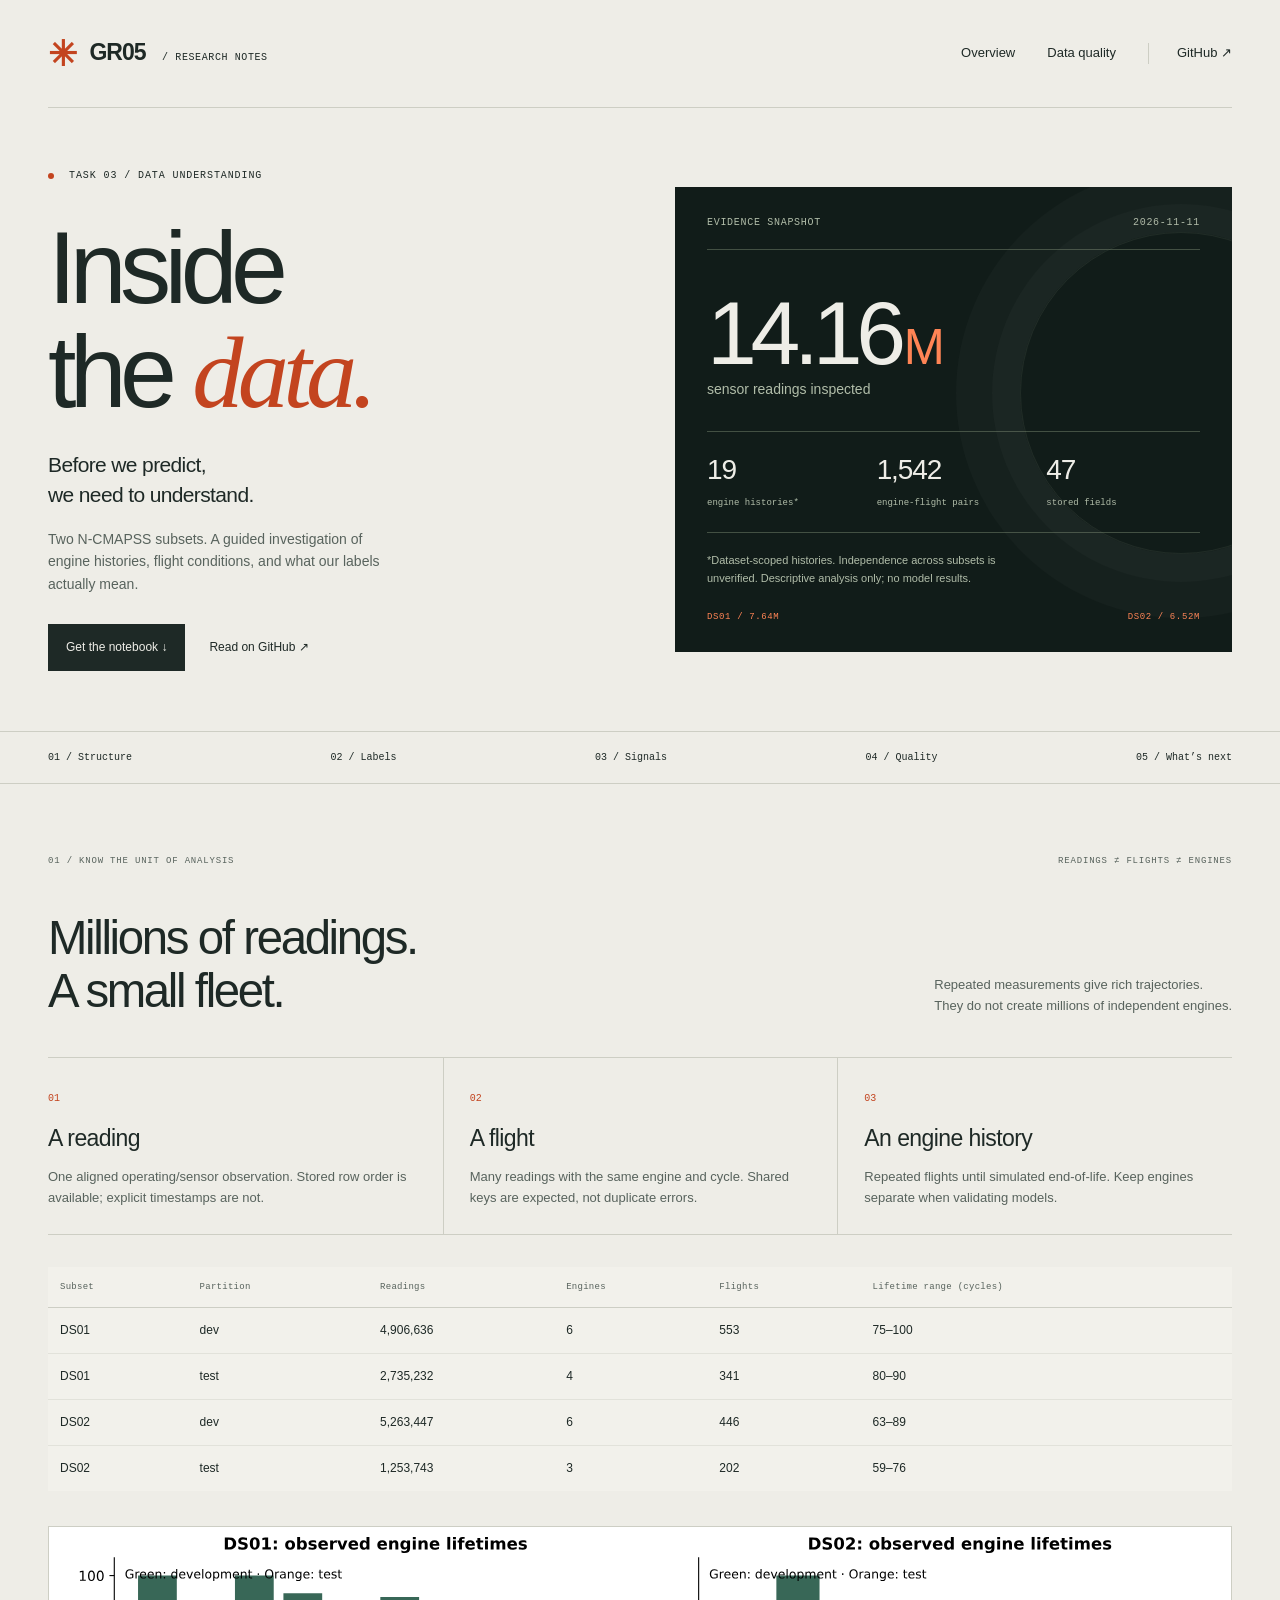
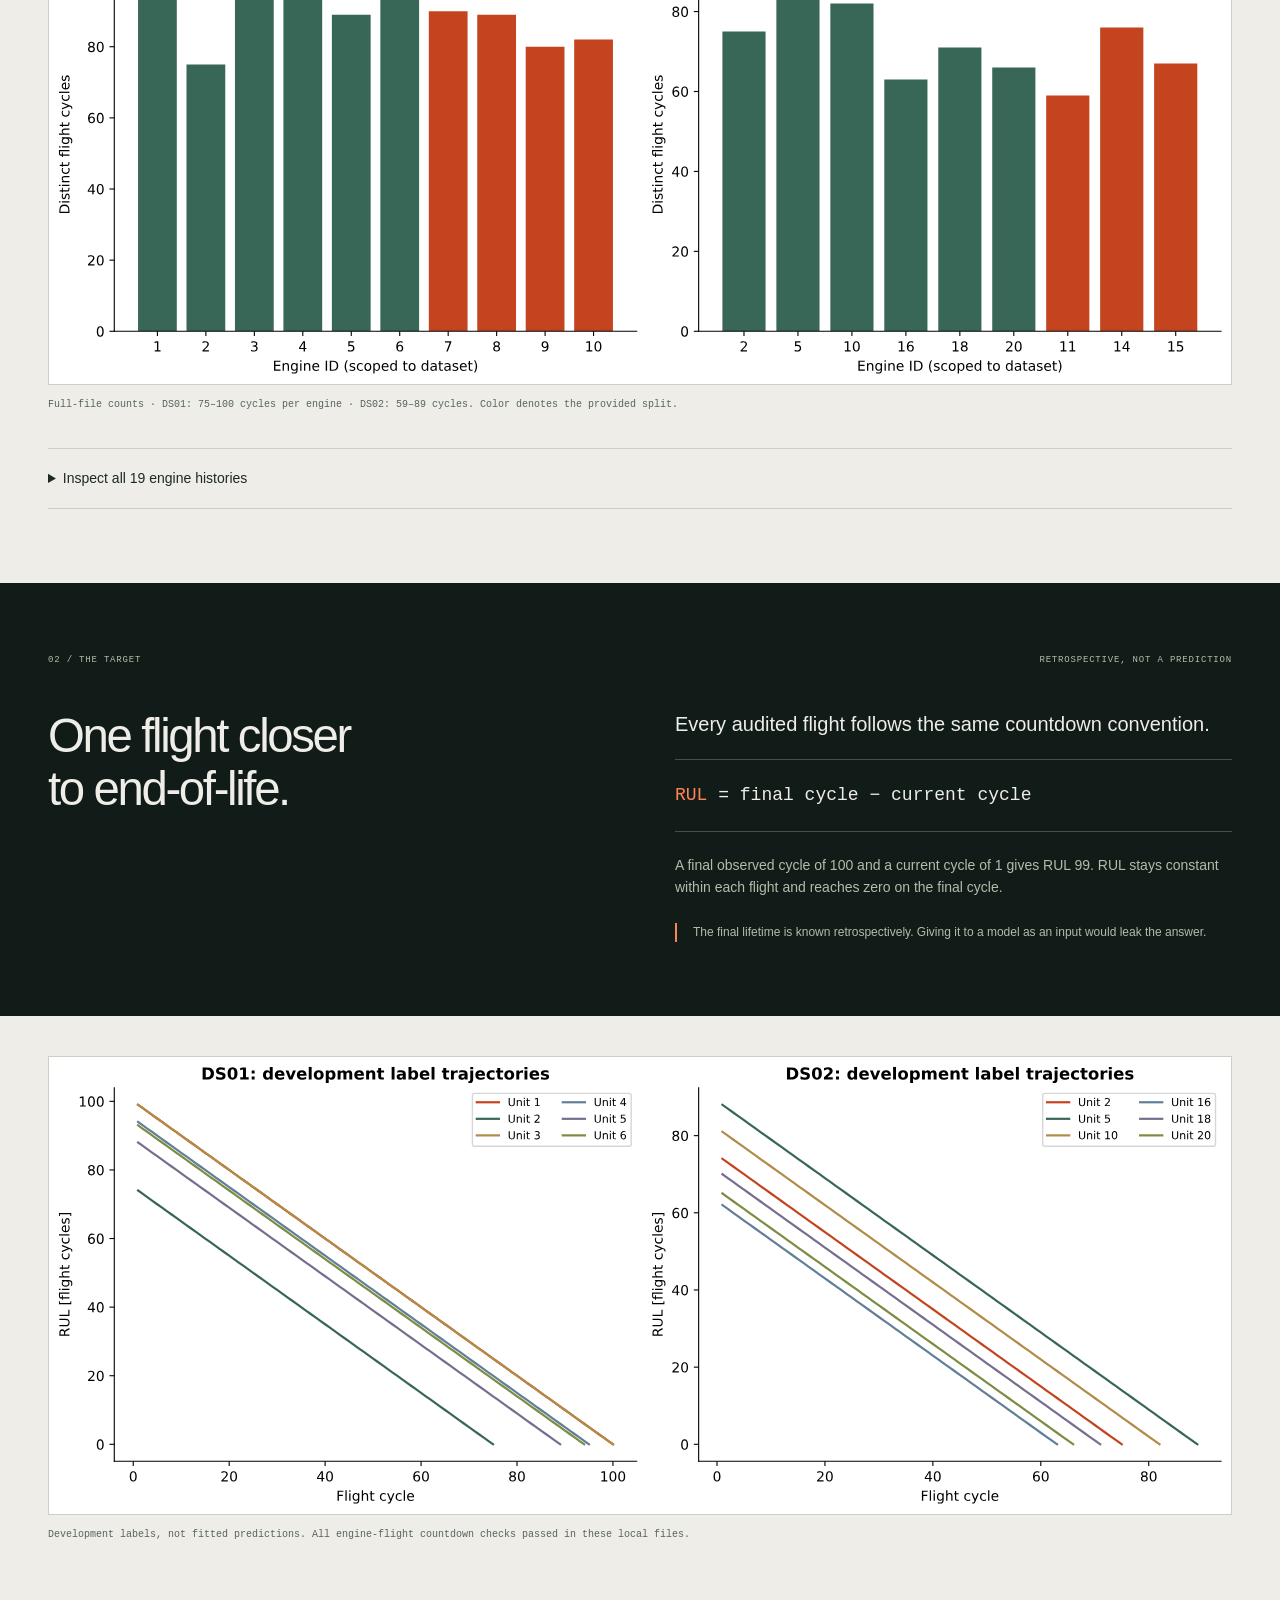
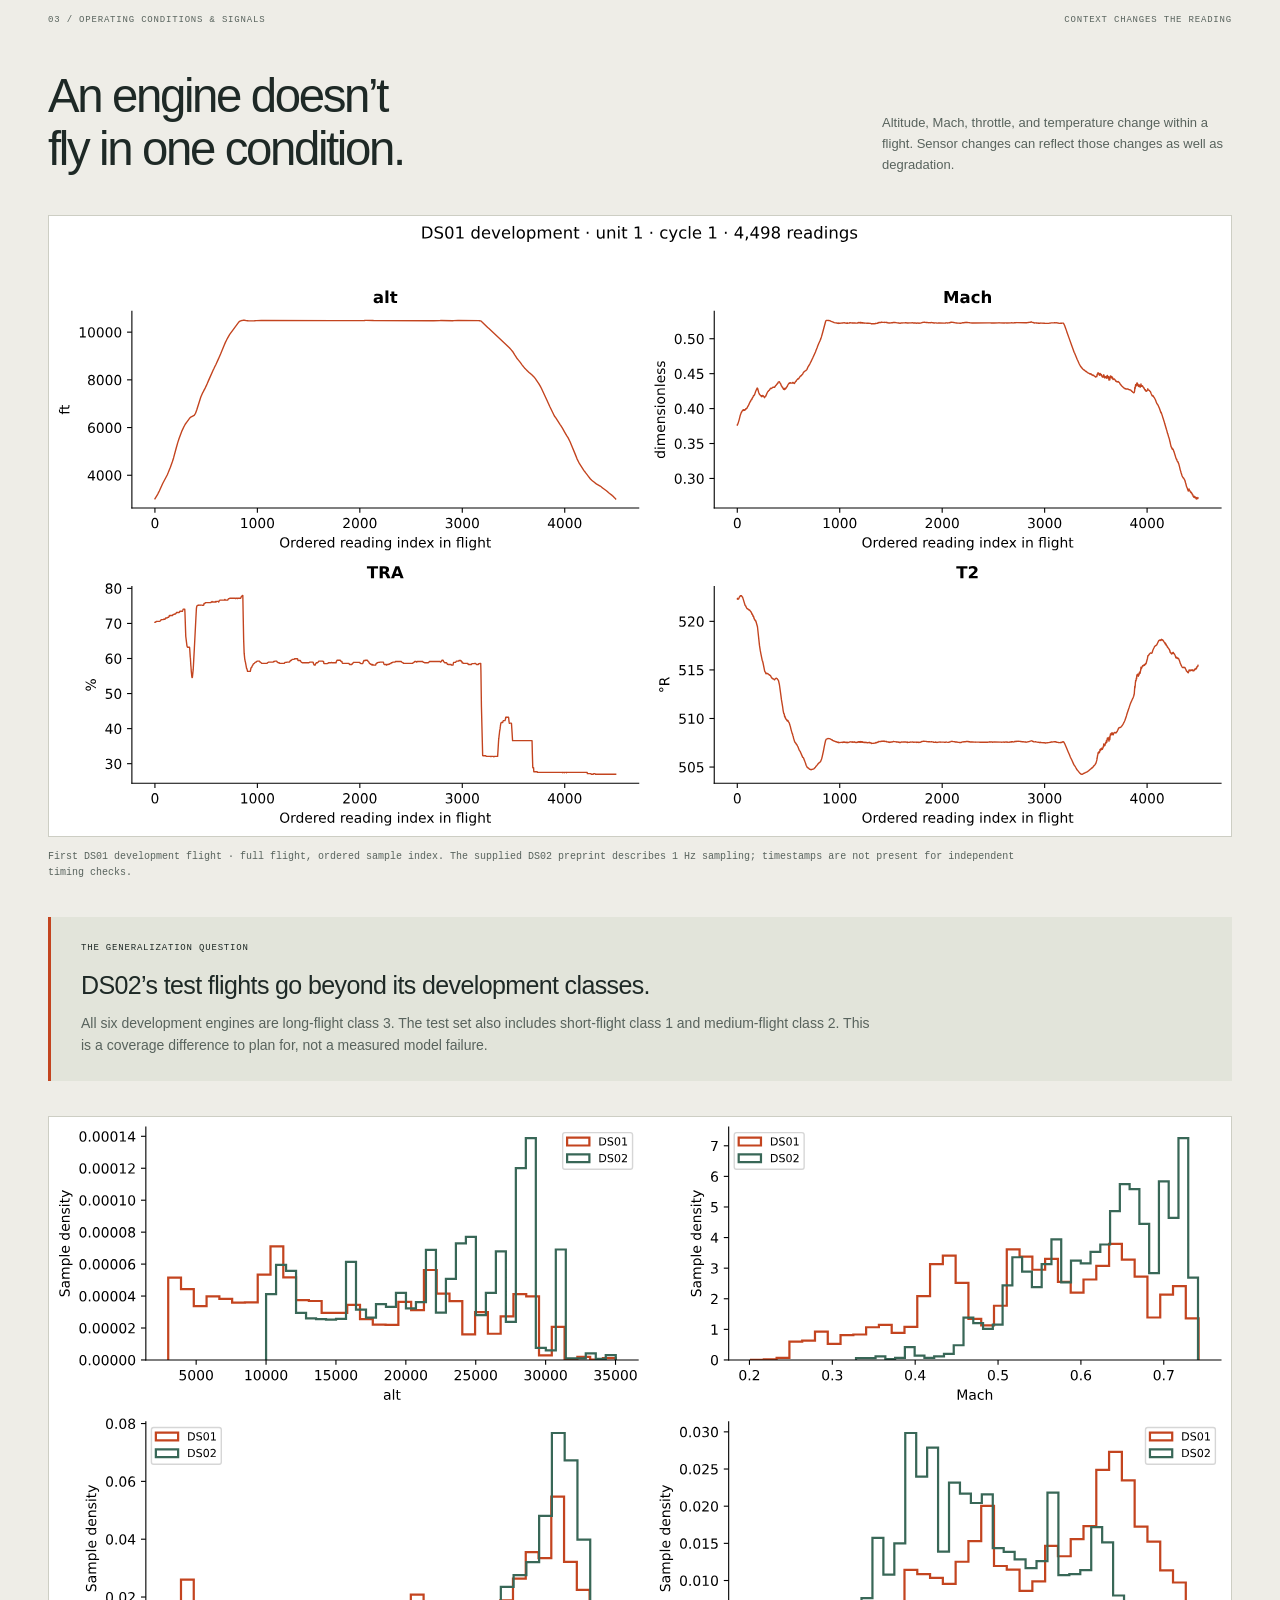
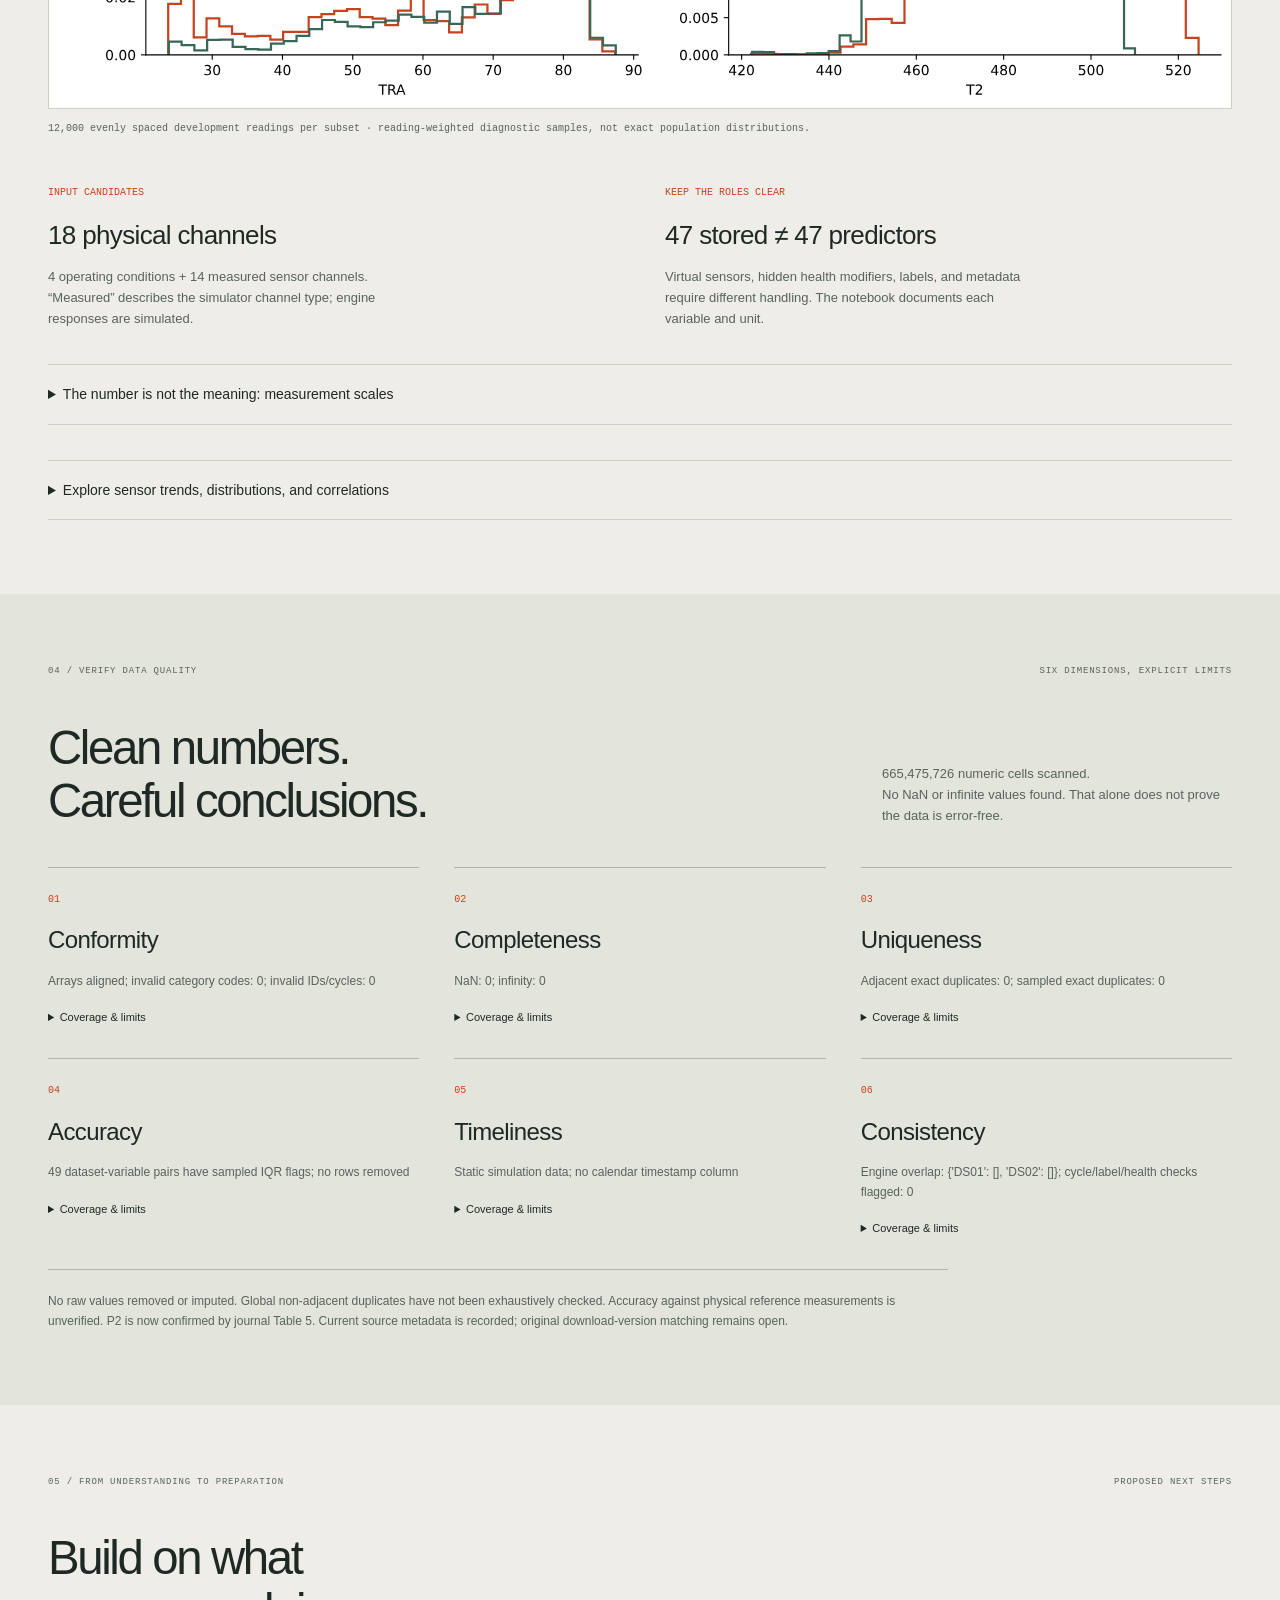
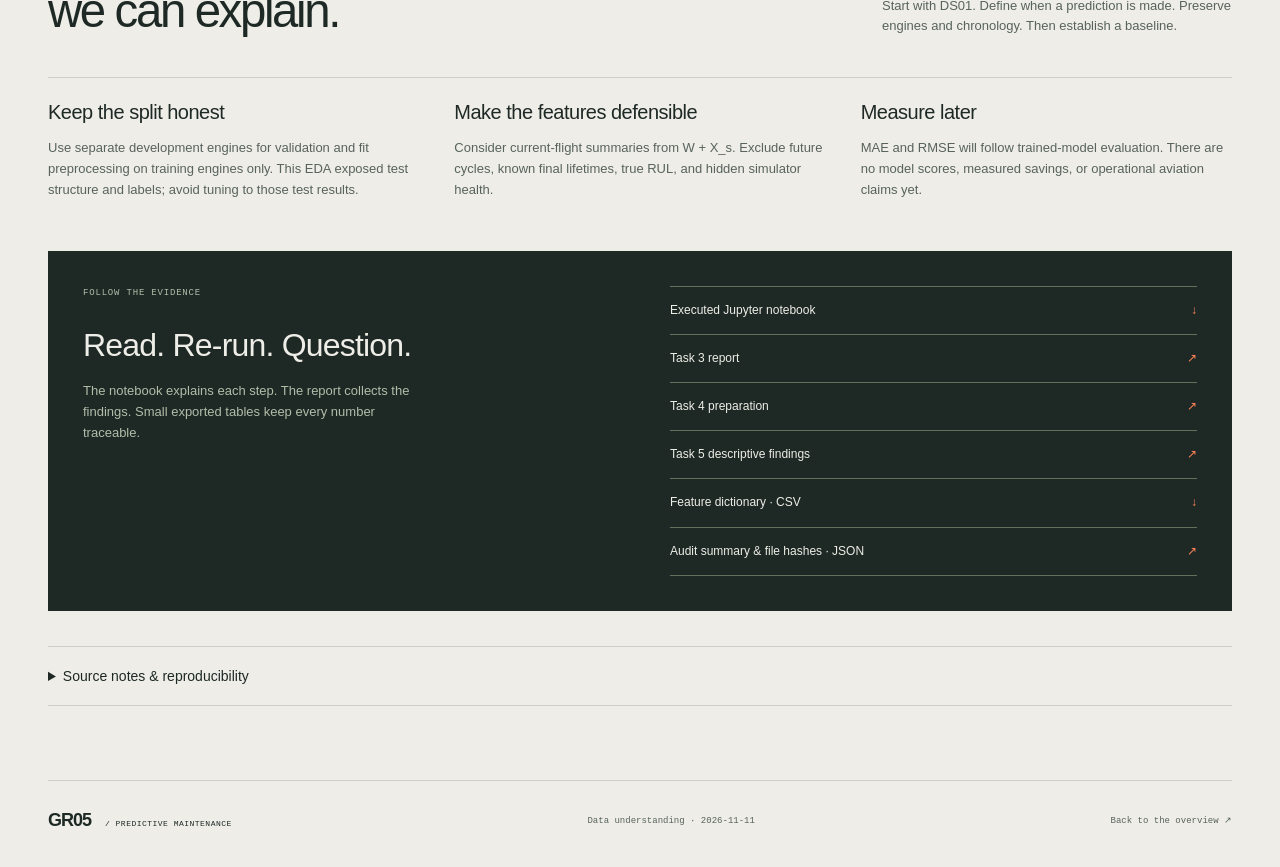
==== commit 97155847: "Prepare V6 progress audit and milestone presentation package Complete current project-definition, bu" ====
--- a/findings.html
+++ b/findings.html
@@ -12,7 +12,7 @@
 <header class="site-header wrap"><a class="wordmark" href="index.html"><span class="brand-icon" aria-hidden="true">✳</span> GR05<span class="wordmark-detail"> / RESEARCH NOTES</span></a><nav aria-label="Main navigation"><a href="index.html">Overview</a><a href="#quality">Data quality</a><a class="repo-link" href="https://github.com/Cukowski/GR05-Predictive-Maintenance">GitHub ↗</a></nav></header>
 <main id="main">
 <section class="findings-hero wrap" aria-labelledby="page-title"><div><p class="eyebrow"><span class="status-dot orange" aria-hidden="true"></span> TASK 03 / DATA UNDERSTANDING</p><h1 id="page-title">Inside<br>the <em>data.</em></h1><p class="hero-description">Before we predict,<br>we need to understand.</p><p class="hero-context">Two N-CMAPSS subsets. A guided investigation of engine histories, flight conditions, and what our labels actually mean.</p><div class="hero-actions"><a class="button primary" href="notebooks/01-data-understanding.ipynb" download>Get the notebook ↓</a><a class="text-link" href="https://github.com/Cukowski/GR05-Predictive-Maintenance/blob/main/notebooks/01-data-understanding.ipynb">Read on GitHub ↗</a></div></div>
-<aside class="evidence-panel" aria-label="Analysis scope"><div class="evidence-label">EVIDENCE SNAPSHOT <span>2026-10-22</span></div><span class="big-count">14.16<small>M</small></span><p>sensor readings inspected</p><div class="evidence-facts"><div><strong>19</strong><span>engine histories*</span></div><div><strong>1,542</strong><span>engine-flight pairs</span></div><div><strong>47</strong><span>stored fields</span></div></div><p class="evidence-footnote">*Dataset-scoped histories. Independence across subsets is unverified. Descriptive analysis only; no model results.</p><span class="evidence-line">DS01 / 7.64M <span>DS02 / 6.52M</span></span></aside></section>
+<aside class="evidence-panel" aria-label="Analysis scope"><div class="evidence-label">EVIDENCE SNAPSHOT <span>2026-11-11</span></div><span class="big-count">14.16<small>M</small></span><p>sensor readings inspected</p><div class="evidence-facts"><div><strong>19</strong><span>engine histories*</span></div><div><strong>1,542</strong><span>engine-flight pairs</span></div><div><strong>47</strong><span>stored fields</span></div></div><p class="evidence-footnote">*Dataset-scoped histories. Independence across subsets is unverified. Descriptive analysis only; no model results.</p><span class="evidence-line">DS01 / 7.64M <span>DS02 / 6.52M</span></span></aside></section>
 <nav class="chapter-nav" aria-label="Findings sections"><div class="wrap"><a href="#structure">01 / Structure</a><a href="#labels">02 / Labels</a><a href="#signals">03 / Signals</a><a href="#quality">04 / Quality</a><a href="#next">05 / What’s next</a></div></nav>
 <section id="structure" class="section wrap"><div class="section-label"><span>01 / KNOW THE UNIT OF ANALYSIS</span><span>READINGS ≠ FLIGHTS ≠ ENGINES</span></div><div class="section-heading"><h2>Millions of readings.<br>A small fleet.</h2><p>Repeated measurements give rich trajectories.<br>They do not create millions of independent engines.</p></div><div class="concept-flow"><article><span>01</span><h3>A reading</h3><p>One aligned operating/sensor observation. Stored row order is available; explicit timestamps are not.</p></article><article><span>02</span><h3>A flight</h3><p>Many readings with the same engine and cycle. Shared keys are expected, not duplicate errors.</p></article><article><span>03</span><h3>An engine history</h3><p>Repeated flights until simulated end-of-life. Keep engines separate when validating models.</p></article></div>
 <div class="table-scroll"><table><thead><tr><th scope="col">Subset</th><th scope="col">Partition</th><th scope="col">Readings</th><th scope="col">Engines</th><th scope="col">Flights</th><th scope="col">Lifetime range (cycles)</th></tr></thead><tbody><tr><td>DS01</td><td>dev</td><td>4,906,636</td><td>6</td><td>553</td><td>75–100</td></tr><tr><td>DS01</td><td>test</td><td>2,735,232</td><td>4</td><td>341</td><td>80–90</td></tr><tr><td>DS02</td><td>dev</td><td>5,263,447</td><td>6</td><td>446</td><td>63–89</td></tr><tr><td>DS02</td><td>test</td><td>1,253,743</td><td>3</td><td>202</td><td>59–76</td></tr></tbody></table></div>
@@ -25,13 +25,13 @@
 <aside class="insight"><span class="eyebrow">THE GENERALIZATION QUESTION</span><h3>DS02’s test flights go beyond its development classes.</h3><p>All six development engines are long-flight class 3. The test set also includes short-flight class 1 and medium-flight class 2. This is a coverage difference to plan for, not a measured model failure.</p></aside>
 <figure class="research-figure"><img src="reports/figures/operating_distributions.svg" alt="Sampled development operating-condition distributions for DS01 and DS02." width="1200" height="600" loading="lazy"><figcaption>12,000 evenly spaced development readings per subset · reading-weighted diagnostic samples, not exact population distributions.</figcaption></figure>
 <div class="block-grid"><article><span>INPUT CANDIDATES</span><h3>18 physical channels</h3><p>4 operating conditions + 14 measured sensor channels. “Measured” describes the simulator channel type; engine responses are simulated.</p></article><article><span>KEEP THE ROLES CLEAR</span><h3>47 stored ≠ 47 predictors</h3><p>Virtual sensors, hidden health modifiers, labels, and metadata require different handling. The notebook documents each variable and unit.</p></article></div>
-<details class="data-details"><summary>The number is not the meaning: measurement scales</summary><p class="table-note">Following the lecturer’s Dataset Scales slides 3–4 and feature-table notebook. Storage dtype and statistical meaning are separate. Discrete/continuous is also separate from measurement scale.</p><div class="table-scroll"><table><thead><tr><th scope="col">Variable</th><th scope="col">Meaningful scale</th><th scope="col">Why</th></tr></thead><tbody><tr><td>unit</td><td>Nominal</td><td>An ID, even when stored as float64</td></tr><tr><td>Fc</td><td>Ordinal</td><td>Short &lt; medium &lt; long; unequal category gaps</td></tr><tr><td>hs</td><td>Nominal</td><td>Healthy/degraded labels, not a physical quantity</td></tr><tr><td>cycle</td><td>Interval index · discrete</td><td>Differences count flights; index origin is chosen</td></tr><tr><td>RUL</td><td>Ratio · discrete</td><td>Count of remaining cycles; meaningful zero</td></tr><tr><td>T2 / T24 / T48</td><td>Ratio · continuous</td><td>Absolute temperature in Rankine</td></tr><tr><td>alt</td><td>Interval · continuous</td><td>Altitude relative to a datum</td></tr><tr><td>P2 / stall margins</td><td>Unconfirmed</td><td>Source definition or zero-point convention needs checking</td></tr></tbody></table></div><p class="table-note">Throttle and simulator-modifier interval classifications are working interpretations. The full <a href="reports/results/feature_description_table.csv">lecturer-style feature table</a> labels exact counts/ranges and sampled unique counts.</p></details>
+<details class="data-details"><summary>The number is not the meaning: measurement scales</summary><p class="table-note">Following the lecturer’s Dataset Scales slides 3–4 and feature-table notebook. Storage dtype and statistical meaning are separate. Discrete/continuous is also separate from measurement scale.</p><div class="table-scroll"><table><thead><tr><th scope="col">Variable</th><th scope="col">Meaningful scale</th><th scope="col">Why</th></tr></thead><tbody><tr><td>unit</td><td>Nominal</td><td>An ID, even when stored as float64</td></tr><tr><td>Fc</td><td>Ordinal</td><td>Short &lt; medium &lt; long; unequal category gaps</td></tr><tr><td>hs</td><td>Nominal</td><td>Healthy/degraded labels, not a physical quantity</td></tr><tr><td>cycle</td><td>Interval index · discrete</td><td>Differences count flights; index origin is chosen</td></tr><tr><td>RUL</td><td>Ratio · discrete</td><td>Count of remaining cycles; meaningful zero</td></tr><tr><td>T2 / T24 / T48</td><td>Ratio · continuous</td><td>Absolute temperature in Rankine</td></tr><tr><td>alt</td><td>Interval · continuous</td><td>Altitude relative to a datum</td></tr><tr><td>P2</td><td>Ratio · continuous</td><td>Journal Table 5: total pressure at fan inlet, psia</td></tr><tr><td>Stall margins</td><td>Unconfirmed</td><td>Zero-point convention needs checking</td></tr></tbody></table></div><p class="table-note">Throttle and simulator-modifier interval classifications are working interpretations. The full <a href="reports/results/feature_description_table.csv">lecturer-style feature table</a> labels exact counts/ranges and sampled unique counts.</p></details>
 <details class="data-details"><summary>Explore sensor trends, distributions, and correlations</summary><figure class="research-figure"><img src="reports/figures/sensor_cycle_trends.svg" alt="DS01 development sensor means over cycles standardized within each engine." width="1300" height="430" loading="lazy"><figcaption>Whole-flight means standardized within each complete development engine for display. Uses future history; not an operational preprocessing method.</figcaption></figure><figure class="research-figure"><img src="reports/figures/sensor_distributions.svg" alt="Box plots of Wf fuel flow and T48 temperature in development diagnostic samples." width="1200" height="450" loading="lazy"><figcaption>Sampled distributions. Tukey-fence outliers are flags to investigate, not proven errors.</figcaption></figure><figure class="research-figure correlation-figure"><img src="reports/figures/development_correlation.svg" alt="Pearson correlation heatmap of DS01 development-sample operating conditions, sensor channels, and RUL." width="1000" height="800" loading="lazy"><figcaption>Pearson correlation on DS01 development sample. Operating regimes and temporal dependence confound interpretation; no causal or predictive claim.</figcaption></figure></details>
 </section>
-<section id="quality" class="quality-section"><div class="section wrap"><div class="section-label"><span>04 / VERIFY DATA QUALITY</span><span>SIX DIMENSIONS, EXPLICIT LIMITS</span></div><div class="section-heading"><h2>Clean numbers.<br>Careful conclusions.</h2><p>665,475,726 numeric cells scanned.<br>No NaN or infinite values found. That alone does not prove the data is error-free.</p></div><div class="quality-grid"><article><span class="quality-index">01</span><h3>Conformity</h3><p>Arrays aligned; invalid category codes: 0; invalid IDs/cycles: 0</p><details><summary>Coverage & limits</summary><p><strong>Scope:</strong> Full metadata + all auxiliary codes</p><p>P2 definition/unit requires source confirmation; file metadata does not prove physical units.</p></details></article><article><span class="quality-index">02</span><h3>Completeness</h3><p>NaN: 0; infinity: 0</p><details><summary>Coverage & limits</summary><p><strong>Scope:</strong> Every numeric cell in both files</p><p>Sentinel values and gaps in physical time are not established by NaN checks.</p></details></article><article><span class="quality-index">03</span><h3>Uniqueness</h3><p>Adjacent exact duplicates: 0; sampled exact duplicates: 0</p><details><summary>Coverage & limits</summary><p><strong>Scope:</strong> All adjacent rows + 12,000 evenly spaced rows per partition</p><p>All non-adjacent duplicates were not exhaustively checked; repeated flight keys are valid.</p></details></article><article><span class="quality-index">04</span><h3>Accuracy</h3><p>49 dataset-variable pairs have sampled IQR flags; no rows removed</p><details><summary>Coverage & limits</summary><p><strong>Scope:</strong> Full ranges + development-sample IQR screens</p><p>Extreme values are not proven errors; no independent physical ground truth.</p></details></article><article><span class="quality-index">05</span><h3>Timeliness</h3><p>Static simulation data; no calendar timestamp column</p><details><summary>Coverage & limits</summary><p><strong>Scope:</strong> Provided sources and metadata</p><p>Download version/terms remain to be recorded; current operational relevance is unvalidated.</p></details></article><article><span class="quality-index">06</span><h3>Consistency</h3><p>Engine overlap: {&#x27;DS01&#x27;: [], &#x27;DS02&#x27;: []}; cycle/label/health checks flagged: 0</p><details><summary>Coverage & limits</summary><p><strong>Scope:</strong> All engine-flight aggregates + full auxiliary scan</p><p>Both partitions were inspected for understanding; keep test data out of later tuning.</p></details></article></div><p class="quality-footnote">No raw values removed or imputed. Global non-adjacent duplicates have not been exhaustively checked. Accuracy against physical reference measurements is unverified. The P2 sensor definition/unit and Kaggle version/terms remain open.</p></div></section>
+<section id="quality" class="quality-section"><div class="section wrap"><div class="section-label"><span>04 / VERIFY DATA QUALITY</span><span>SIX DIMENSIONS, EXPLICIT LIMITS</span></div><div class="section-heading"><h2>Clean numbers.<br>Careful conclusions.</h2><p>665,475,726 numeric cells scanned.<br>No NaN or infinite values found. That alone does not prove the data is error-free.</p></div><div class="quality-grid"><article><span class="quality-index">01</span><h3>Conformity</h3><p>Arrays aligned; invalid category codes: 0; invalid IDs/cycles: 0</p><details><summary>Coverage & limits</summary><p><strong>Scope:</strong> Full metadata + all auxiliary codes</p><p>P2 definition/unit confirmed by journal Table 5; metadata alone does not prove physical accuracy.</p></details></article><article><span class="quality-index">02</span><h3>Completeness</h3><p>NaN: 0; infinity: 0</p><details><summary>Coverage & limits</summary><p><strong>Scope:</strong> Every numeric cell in both files</p><p>Sentinel values and gaps in physical time are not established by NaN checks.</p></details></article><article><span class="quality-index">03</span><h3>Uniqueness</h3><p>Adjacent exact duplicates: 0; sampled exact duplicates: 0</p><details><summary>Coverage & limits</summary><p><strong>Scope:</strong> All adjacent rows + 12,000 evenly spaced rows per partition</p><p>All non-adjacent duplicates were not exhaustively checked; repeated flight keys are valid.</p></details></article><article><span class="quality-index">04</span><h3>Accuracy</h3><p>49 dataset-variable pairs have sampled IQR flags; no rows removed</p><details><summary>Coverage & limits</summary><p><strong>Scope:</strong> Full ranges + development-sample IQR screens</p><p>Extreme values are not proven errors; no independent physical ground truth.</p></details></article><article><span class="quality-index">05</span><h3>Timeliness</h3><p>Static simulation data; no calendar timestamp column</p><details><summary>Coverage & limits</summary><p><strong>Scope:</strong> Provided sources and metadata</p><p>Current Kaggle metadata recorded in reports/results/source_metadata.json; original download-version match and operational relevance are unvalidated.</p></details></article><article><span class="quality-index">06</span><h3>Consistency</h3><p>Engine overlap: {&#x27;DS01&#x27;: [], &#x27;DS02&#x27;: []}; cycle/label/health checks flagged: 0</p><details><summary>Coverage & limits</summary><p><strong>Scope:</strong> All engine-flight aggregates + full auxiliary scan</p><p>Both partitions were inspected for understanding; keep test data out of later tuning.</p></details></article></div><p class="quality-footnote">No raw values removed or imputed. Global non-adjacent duplicates have not been exhaustively checked. Accuracy against physical reference measurements is unverified. P2 is now confirmed by journal Table 5. Current source metadata is recorded; original download-version matching remains open.</p></div></section>
 <section id="next" class="section wrap"><div class="section-label"><span>05 / FROM UNDERSTANDING TO PREPARATION</span><span>PROPOSED NEXT STEPS</span></div><div class="section-heading"><h2>Build on what<br>we can explain.</h2><p>Start with DS01. Define when a prediction is made. Preserve engines and chronology. Then establish a baseline.</p></div><div class="next-grid"><article><h3>Keep the split honest</h3><p>Use separate development engines for validation and fit preprocessing on training engines only. This EDA exposed test structure and labels; avoid tuning to those test results.</p></article><article><h3>Make the features defensible</h3><p>Consider current-flight summaries from W + X_s. Exclude future cycles, known final lifetimes, true RUL, and hidden simulator health.</p></article><article><h3>Measure later</h3><p>MAE and RMSE will follow trained-model evaluation. There are no model scores, measured savings, or operational aviation claims yet.</p></article></div>
-<div class="evidence-downloads"><div><p class="eyebrow">FOLLOW THE EVIDENCE</p><h3>Read. Re-run. Question.</h3><p>The notebook explains each step. The report collects the findings. Small exported tables keep every number traceable.</p></div><div class="download-links"><a href="notebooks/01-data-understanding.ipynb" download>Executed Jupyter notebook <span>↓</span></a><a href="docs/05-data-understanding.md">Task 3 report <span>↗</span></a><a href="preparation.html">Next chapter: Task 4 preparation <span>↗</span></a><a href="reports/results/feature_dictionary.csv" download>Feature dictionary · CSV <span>↓</span></a><a href="reports/results/task3_summary.json">Audit summary & file hashes · JSON <span>↗</span></a></div></div>
-<details class="data-details"><summary>Source notes & reproducibility</summary><p>Source files: N-CMAPSS_DS01-005.h5 and N-CMAPSS_DS02-006.h5. Analysis date: 2026-10-22. Read-only chunks of 100,000 rows; sample size 12,000 per partition.</p><p>Reference: accompanying seven-page April 2020 preprint (DS02-focused), Tables 1–4 and pp. 3–5; example notebook credited to Manuel Arias; wider collection: <a href="https://doi.org/10.3390/data6010005">Arias Chao et al. (2021)</a>. Real flight profiles drive simulated degradation and sensor responses.</p><p>Task scope follows the supplied task PDF, p. 1. The scales follow the supplied Dataset Scales PPTX (slides 3–4) and feature-description example notebook. The six quality dimensions follow the lecturer excerpt provided by the team. Source version/redistribution rights remain unverified. <a href="docs/ai-use-log.md">AI assistance disclosure</a>.</p><p>Run the notebook, then <code>python scripts/build_task3_report.py</code>. Generated values come from <code>reports/results/task3_summary.json</code> and the exported tables, not live engine telemetry.</p></details>
+<div class="evidence-downloads"><div><p class="eyebrow">FOLLOW THE EVIDENCE</p><h3>Read. Re-run. Question.</h3><p>The notebook explains each step. The report collects the findings. Small exported tables keep every number traceable.</p></div><div class="download-links"><a href="notebooks/01-data-understanding.ipynb" download>Executed Jupyter notebook <span>↓</span></a><a href="docs/05-data-understanding.md">Task 3 report <span>↗</span></a><a href="preparation.html">Task 4 preparation <span>↗</span></a><a href="analysis.html">Task 5 descriptive findings <span>↗</span></a><a href="reports/results/feature_dictionary.csv" download>Feature dictionary · CSV <span>↓</span></a><a href="reports/results/task3_summary.json">Audit summary & file hashes · JSON <span>↗</span></a></div></div>
+<details class="data-details"><summary>Source notes & reproducibility</summary><p>Source files: N-CMAPSS_DS01-005.h5 and N-CMAPSS_DS02-006.h5. Analysis date: 2026-11-11. Read-only chunks of 100,000 rows; sample size 12,000 per partition.</p><p>Reference: accompanying seven-page April 2020 preprint (DS02-focused), Tables 1–4 and pp. 3–5; example notebook credited to Manuel Arias; wider collection: <a href="https://doi.org/10.3390/data6010005">Arias Chao et al. (2021)</a>. Real flight profiles drive simulated degradation and sensor responses.</p><p>Task scope follows the supplied task PDF, p. 1. The scales follow the supplied Dataset Scales PPTX (slides 3–4) and feature-description example notebook. The six quality dimensions follow the lecturer excerpt provided by the team. Current source version/license labels are recorded in the inventory; original download-version matching remains unverified. <a href="docs/ai-use-log.md">AI assistance disclosure</a>.</p><p>Run the notebook, then <code>python scripts/build_task3_report.py</code>. Generated values come from <code>reports/results/task3_summary.json</code> and the exported tables, not live engine telemetry.</p></details>
 </section>
-</main><footer class="wrap site-footer"><a class="wordmark" href="index.html">GR05 <span class="wordmark-detail">/ PREDICTIVE MAINTENANCE</span></a><p>Data understanding · 2026-10-22</p><a href="index.html">Back to the overview ↗</a></footer>
+</main><footer class="wrap site-footer"><a class="wordmark" href="index.html">GR05 <span class="wordmark-detail">/ PREDICTIVE MAINTENANCE</span></a><p>Data understanding · 2026-11-11</p><a href="index.html">Back to the overview ↗</a></footer>
 </body></html>
